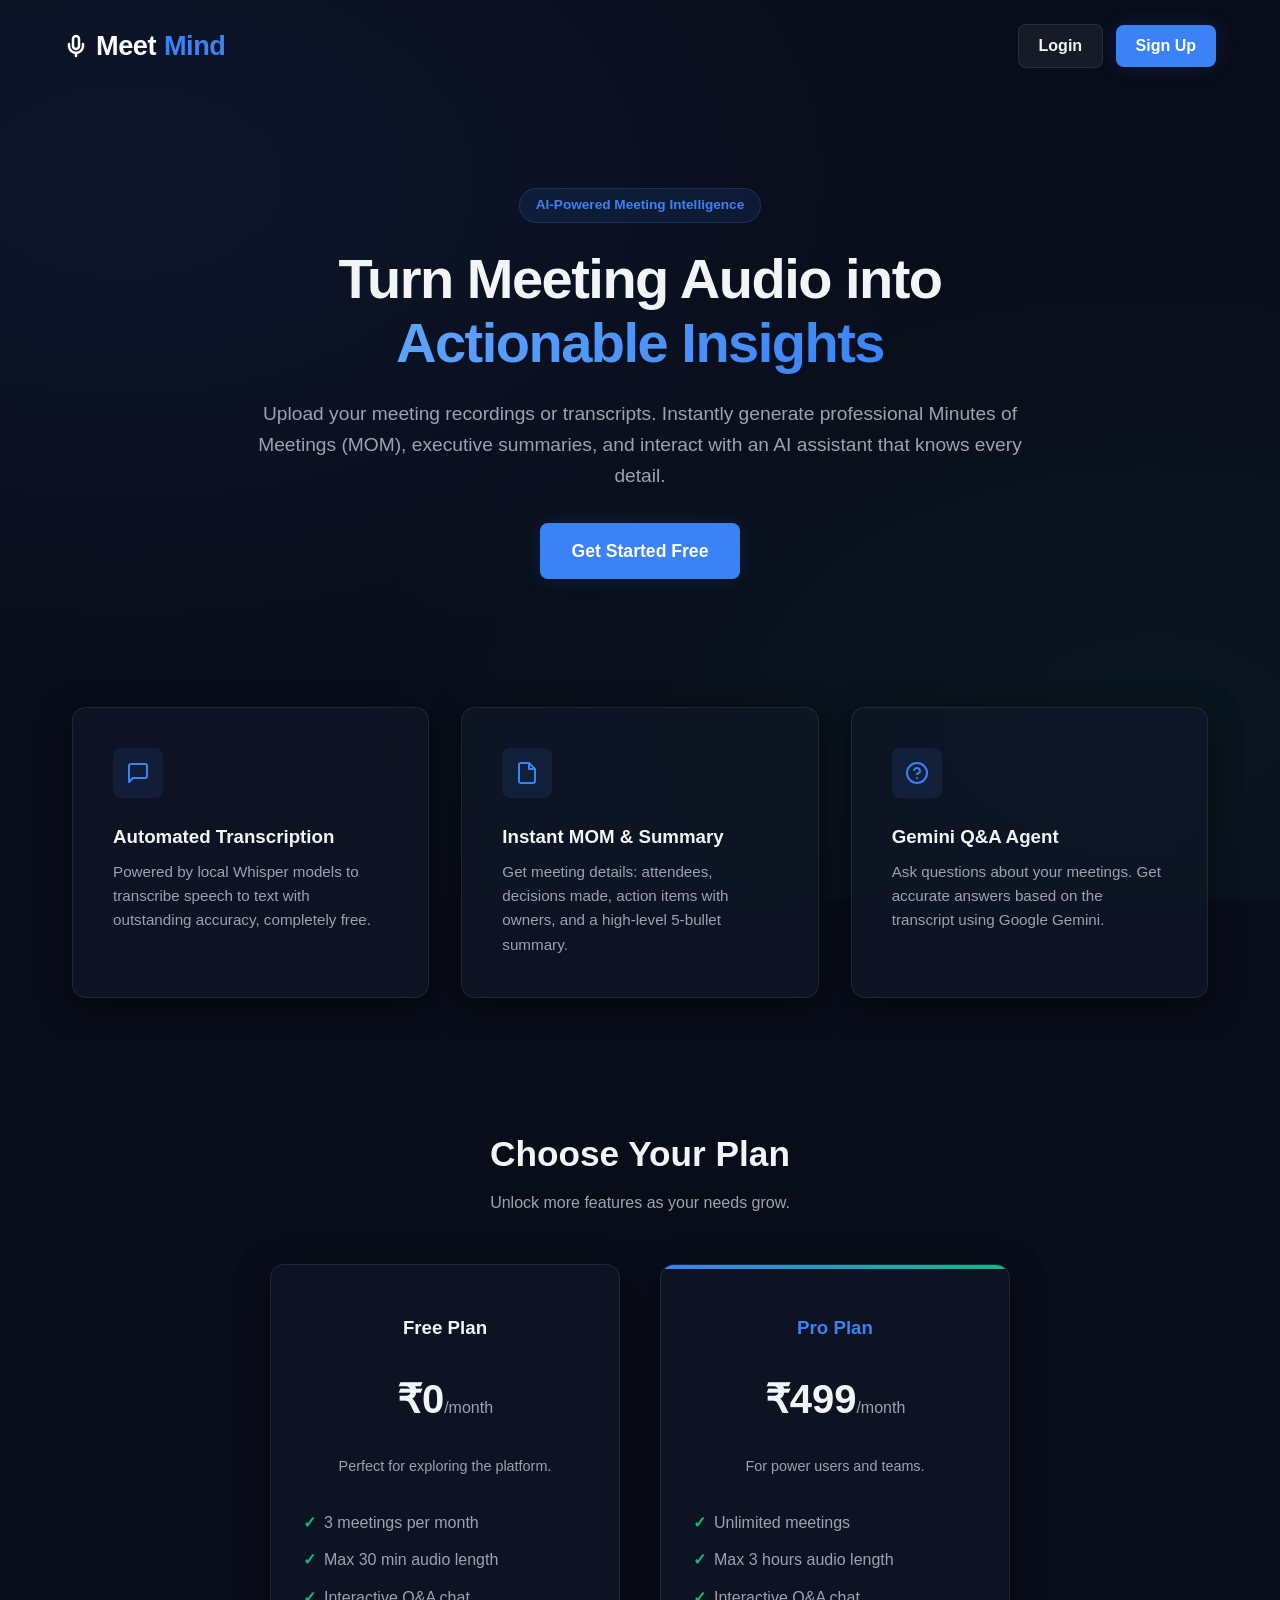
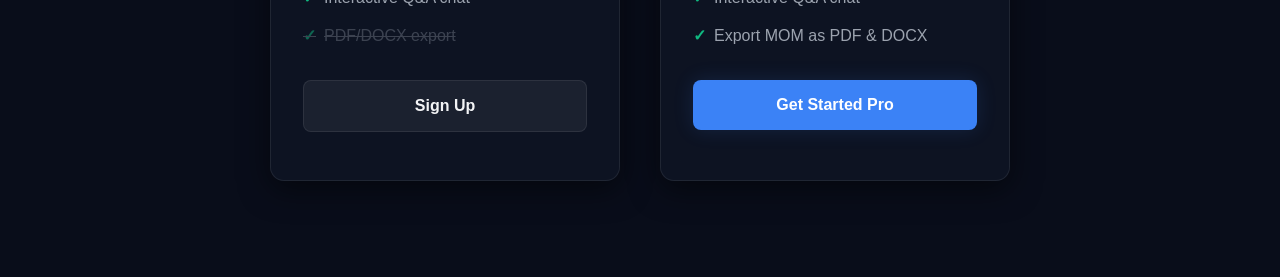
==== frontend/index.html @ f76f9f4a "security hardening complete" ====
<!DOCTYPE html>
<html lang="en">
<head>
  <meta charset="UTF-8">
  <meta name="viewport" content="width=device-width, initial-scale=1.0">
  <meta http-equiv="Content-Security-Policy" content="default-src 'self'; script-src 'self' 'unsafe-inline'; style-src 'self' 'unsafe-inline' https://fonts.googleapis.com; font-src 'self' https://fonts.gstatic.com; img-src 'self' data:; connect-src 'self' http://localhost:8000 https://meetmind-backend-90u7.onrender.com;">
  <title>MeetMind — AI-Powered Meeting Summarizer</title>
  <meta name="description" content="Generate Minutes of Meetings (MOM), 5-bullet summaries, and ask questions about your meetings instantly.">
  <link rel="stylesheet" href="css/style.css">
</head>
<body>

  <!-- Navigation -->
  <header>
    <div class="nav-container">
      <a href="index.html" class="logo">
        <svg width="24" height="24" viewBox="0 0 24 24" fill="none" stroke="currentColor" stroke-width="2.5" stroke-linecap="round" stroke-linejoin="round"><path d="M12 2a3 3 0 0 0-3 3v7a3 3 0 0 0 6 0V5a3 3 0 0 0-3-3Z"/><path d="M19 10v2a7 7 0 0 1-14 0v-2"/><line x1="12" x2="12" y1="19" y2="22"/></svg>
        Meet<span>Mind</span>
      </a>
      <nav id="nav-actions">
        <a href="login.html" class="btn btn-secondary" style="margin-right: 0.5rem; padding: 0.5rem 1.25rem;">Login</a>
        <a href="signup.html" class="btn btn-primary" style="padding: 0.5rem 1.25rem;">Sign Up</a>
      </nav>
    </div>
  </header>

  <!-- Hero Section -->
  <section class="hero-section">
    <div class="hero-badge">AI-Powered Meeting Intelligence</div>
    <h1>Turn Meeting Audio into <span>Actionable Insights</span></h1>
    <p>Upload your meeting recordings or transcripts. Instantly generate professional Minutes of Meetings (MOM), executive summaries, and interact with an AI assistant that knows every detail.</p>
    <div>
      <a href="signup.html" class="btn btn-primary" style="font-size: 1.1rem; padding: 0.85rem 2rem;">Get Started Free</a>
    </div>
  </section>

  <!-- Features Section -->
  <section class="features-grid">
    <div class="feature-card glass-card">
      <div class="icon">
        <svg width="24" height="24" viewBox="0 0 24 24" fill="none" stroke="currentColor" stroke-width="2" stroke-linecap="round" stroke-linejoin="round"><path d="M21 15a2 2 0 0 1-2 2H7l-4 4V5a2 2 0 0 1 2-2h14a2 2 0 0 1 2 2z"/></svg>
      </div>
      <h3>Automated Transcription</h3>
      <p style="color: var(--text-secondary); margin-top: 0.5rem; font-size: 0.95rem;">Powered by local Whisper models to transcribe speech to text with outstanding accuracy, completely free.</p>
    </div>
    
    <div class="feature-card glass-card">
      <div class="icon">
        <svg width="24" height="24" viewBox="0 0 24 24" fill="none" stroke="currentColor" stroke-width="2" stroke-linecap="round" stroke-linejoin="round"><path d="M14 2H6a2 2 0 0 0-2 2v16a2 2 0 0 0 2 2h12a2 2 0 0 0 2-2V8z"/><polyline points="14 2 14 8 20 8"/></svg>
      </div>
      <h3>Instant MOM & Summary</h3>
      <p style="color: var(--text-secondary); margin-top: 0.5rem; font-size: 0.95rem;">Get meeting details: attendees, decisions made, action items with owners, and a high-level 5-bullet summary.</p>
    </div>

    <div class="feature-card glass-card">
      <div class="icon">
        <svg width="24" height="24" viewBox="0 0 24 24" fill="none" stroke="currentColor" stroke-width="2" stroke-linecap="round" stroke-linejoin="round"><circle cx="12" cy="12" r="10"/><path d="M9.09 9a3 3 0 0 1 5.83 1c0 2-3 3-3 3"/><line x1="12" x2="12.01" y1="17" y2="17"/></svg>
      </div>
      <h3>Gemini Q&A Agent</h3>
      <p style="color: var(--text-secondary); margin-top: 0.5rem; font-size: 0.95rem;">Ask questions about your meetings. Get accurate answers based on the transcript using Google Gemini.</p>
    </div>
  </section>

  <!-- Pricing Section -->
  <section class="pricing-section">
    <div class="pricing-header">
      <h2 style="font-size: 2.2rem; font-weight: 800;">Choose Your Plan</h2>
      <p style="color: var(--text-secondary); margin-top: 0.5rem;">Unlock more features as your needs grow.</p>
    </div>
    
    <div class="pricing-grid">
      <!-- Free Plan -->
      <div class="pricing-card glass-card">
        <h3>Free Plan</h3>
        <div class="price">₹0<span>/month</span></div>
        <p style="color: var(--text-secondary); font-size: 0.9rem;">Perfect for exploring the platform.</p>
        <ul class="pricing-features">
          <li>3 meetings per month</li>
          <li>Max 30 min audio length</li>
          <li>Interactive Q&A chat</li>
          <li style="text-decoration: line-through; opacity: 0.5; color: var(--text-muted);">PDF/DOCX export</li>
        </ul>
        <a href="signup.html" class="btn btn-secondary" style="width: 100%;">Sign Up</a>
      </div>

      <!-- Pro Plan -->
      <div class="pricing-card glass-card premium">
        <h3 style="color: var(--accent-primary);">Pro Plan</h3>
        <div class="price">₹499<span>/month</span></div>
        <p style="color: var(--text-secondary); font-size: 0.9rem;">For power users and teams.</p>
        <ul class="pricing-features">
          <li>Unlimited meetings</li>
          <li>Max 3 hours audio length</li>
          <li>Interactive Q&A chat</li>
          <li>Export MOM as PDF & DOCX</li>
        </ul>
        <a href="signup.html" class="btn btn-primary" style="width: 100%;">Get Started Pro</a>
      </div>
    </div>
  </section>

  <script src="js/auth.js"></script>
  <script>
    // Safe routing check: if user session fallback exists, show 'Dashboard' link securely
    const user = getLoggedInUser();
    if (user) {
      const navActions = document.getElementById('nav-actions');
      if (navActions) {
        navActions.innerHTML = '';
        const dashboardLink = document.createElement('a');
        dashboardLink.href = 'dashboard.html';
        dashboardLink.className = 'btn btn-primary';
        dashboardLink.style.padding = '0.5rem 1.25rem';
        dashboardLink.textContent = 'Dashboard';
        navActions.appendChild(dashboardLink);
      }
    }
  </script>
</body>
</html>
---- frontend/css/style.css ----
@import url('https://fonts.googleapis.com/css2?family=Inter:wght@300;400;500;600;700&family=Outfit:wght@400;500;600;700;800&display=swap');

:root {
  --bg-main: #090D1A;
  --bg-surface: rgba(17, 24, 39, 0.7);
  --bg-surface-hover: rgba(31, 41, 55, 0.8);
  --border-subtle: rgba(255, 255, 255, 0.08);
  --border-focus: rgba(59, 130, 246, 0.5);
  
  --accent-primary: #3B82F6;
  --accent-primary-glow: rgba(59, 130, 246, 0.35);
  --accent-secondary: #10B981;
  --accent-danger: #EF4444;
  --accent-warning: #F59E0B;
  
  --text-primary: #F3F4F6;
  --text-secondary: #9CA3AF;
  --text-muted: #6B7280;
  
  --font-primary: 'Outfit', sans-serif;
  --font-secondary: 'Inter', sans-serif;
  
  --shadow-sm: 0 2px 8px rgba(0, 0, 0, 0.3);
  --shadow-md: 0 8px 30px rgba(0, 0, 0, 0.5);
  --shadow-glow: 0 0 20px rgba(59, 130, 246, 0.15);
  
  --radius-sm: 8px;
  --radius-md: 14px;
  --radius-lg: 20px;
}

* {
  box-sizing: border-box;
  margin: 0;
  padding: 0;
  scrollbar-width: thin;
  scrollbar-color: rgba(255, 255, 255, 0.1) transparent;
}

body {
  background-color: var(--bg-main);
  background-image: 
    radial-gradient(at 10% 20%, rgba(59, 130, 246, 0.08) 0px, transparent 50%),
    radial-gradient(at 90% 80%, rgba(16, 185, 129, 0.05) 0px, transparent 50%);
  background-attachment: fixed;
  color: var(--text-primary);
  font-family: var(--font-primary);
  line-height: 1.6;
  min-height: 100vh;
}

/* Scrollbars */
::-webkit-scrollbar {
  width: 6px;
  height: 6px;
}
::-webkit-scrollbar-track {
  background: transparent;
}
::-webkit-scrollbar-thumb {
  background: rgba(255, 255, 255, 0.1);
  border-radius: 10px;
}
::-webkit-scrollbar-thumb:hover {
  background: rgba(255, 255, 255, 0.2);
}

a {
  color: var(--accent-primary);
  text-decoration: none;
  transition: color 0.2s ease;
}
a:hover {
  color: #60A5FA;
}

/* Glassmorphism card utility */
.glass-card {
  background: var(--bg-surface);
  backdrop-filter: blur(12px);
  -webkit-backdrop-filter: blur(12px);
  border: 1px solid var(--border-subtle);
  border-radius: var(--radius-md);
  box-shadow: var(--shadow-md);
  transition: transform 0.3s ease, border-color 0.3s ease, box-shadow 0.3s ease;
}
.glass-card:hover {
  border-color: rgba(255, 255, 255, 0.14);
}

/* Primary Button Styling */
.btn {
  display: inline-flex;
  align-items: center;
  justify-content: center;
  padding: 0.75rem 1.5rem;
  font-family: var(--font-primary);
  font-weight: 600;
  border-radius: var(--radius-sm);
  border: none;
  cursor: pointer;
  transition: all 0.2s ease;
}

.btn-primary {
  background: var(--accent-primary);
  color: #FFF;
  box-shadow: var(--shadow-glow);
}
.btn-primary:hover {
  background: #2563EB;
  transform: translateY(-2px);
  box-shadow: 0 0 25px var(--accent-primary-glow);
}
.btn-primary:active {
  transform: translateY(0);
}

.btn-secondary {
  background: rgba(255, 255, 255, 0.06);
  color: var(--text-primary);
  border: 1px solid var(--border-subtle);
}
.btn-secondary:hover {
  background: rgba(255, 255, 255, 0.12);
  border-color: rgba(255, 255, 255, 0.2);
}

.btn-danger {
  background: var(--accent-danger);
  color: #FFF;
}
.btn-danger:hover {
  background: #DC2626;
  transform: translateY(-2px);
}

/* Form inputs styling */
.form-group {
  margin-bottom: 1.25rem;
}

.form-group label {
  display: block;
  font-size: 0.9rem;
  color: var(--text-secondary);
  margin-bottom: 0.5rem;
  font-weight: 500;
}

.form-control {
  width: 100%;
  padding: 0.75rem 1rem;
  font-family: var(--font-secondary);
  background: rgba(0, 0, 0, 0.25);
  border: 1px solid var(--border-subtle);
  border-radius: var(--radius-sm);
  color: var(--text-primary);
  outline: none;
  transition: border-color 0.2s ease, box-shadow 0.2s ease;
}
.form-control:focus {
  border-color: var(--accent-primary);
  box-shadow: 0 0 0 3px rgba(59, 130, 246, 0.15);
}

/* Landing Page Grid & Elements */
.nav-container {
  display: flex;
  justify-content: space-between;
  align-items: center;
  padding: 1.5rem 5%;
  max-width: 1400px;
  margin: 0 auto;
}

.logo {
  font-size: 1.7rem;
  font-weight: 800;
  color: #FFF;
  letter-spacing: -0.5px;
  display: flex;
  align-items: center;
  gap: 0.5rem;
}
.logo span {
  color: var(--accent-primary);
}

.hero-section {
  text-align: center;
  padding: 6rem 1rem 4rem;
  max-width: 800px;
  margin: 0 auto;
}

.hero-badge {
  background: rgba(59, 130, 246, 0.1);
  border: 1px solid rgba(59, 130, 246, 0.2);
  color: var(--accent-primary);
  padding: 0.35rem 1rem;
  border-radius: 50px;
  font-size: 0.85rem;
  font-weight: 600;
  display: inline-block;
  margin-bottom: 1.5rem;
}

.hero-section h1 {
  font-size: 3.5rem;
  font-weight: 800;
  letter-spacing: -1.5px;
  line-height: 1.15;
  margin-bottom: 1.5rem;
}

.hero-section h1 span {
  background: linear-gradient(135deg, #60A5FA, #3B82F6);
  -webkit-background-clip: text;
  -webkit-text-fill-color: transparent;
}

.hero-section p {
  color: var(--text-secondary);
  font-size: 1.2rem;
  margin-bottom: 2rem;
}

/* Features grid */
.features-grid {
  display: grid;
  grid-template-columns: repeat(auto-fit, minmax(300px, 1fr));
  gap: 2rem;
  max-width: 1200px;
  margin: 4rem auto;
  padding: 0 2rem;
}

.feature-card {
  padding: 2.5rem;
}

.feature-card .icon {
  width: 50px;
  height: 50px;
  border-radius: var(--radius-sm);
  background: rgba(59, 130, 246, 0.1);
  color: var(--accent-primary);
  display: flex;
  align-items: center;
  justify-content: center;
  font-size: 1.5rem;
  margin-bottom: 1.5rem;
}

/* Pricing Section */
.pricing-section {
  text-align: center;
  padding: 4rem 1rem 6rem;
}

.pricing-grid {
  display: grid;
  grid-template-columns: repeat(auto-fit, minmax(300px, 350px));
  justify-content: center;
  gap: 2.5rem;
  margin-top: 3rem;
  padding: 0 1rem;
}

.pricing-card {
  padding: 3rem 2rem;
  position: relative;
  overflow: hidden;
}

.pricing-card.premium::before {
  content: '';
  position: absolute;
  top: 0;
  left: 0;
  width: 100%;
  height: 4px;
  background: linear-gradient(90deg, var(--accent-primary), var(--accent-secondary));
}

.price {
  font-size: 2.5rem;
  font-weight: 800;
  margin: 1.5rem 0;
}
.price span {
  font-size: 1rem;
  color: var(--text-secondary);
  font-weight: 400;
}

.pricing-features {
  list-style: none;
  text-align: left;
  margin: 2rem 0;
}
.pricing-features li {
  margin-bottom: 0.75rem;
  color: var(--text-secondary);
  display: flex;
  align-items: center;
  gap: 0.5rem;
}
.pricing-features li::before {
  content: '✓';
  color: var(--accent-secondary);
  font-weight: bold;
}

/* Auth Cards styling */
.auth-wrapper {
  display: flex;
  align-items: center;
  justify-content: center;
  min-height: calc(100vh - 150px);
  padding: 2rem 1rem;
}

.auth-card {
  width: 100%;
  max-width: 420px;
  padding: 2.5rem;
}

.auth-card h2 {
  font-size: 1.75rem;
  margin-bottom: 0.5rem;
  font-weight: 700;
}

.auth-card p.subtitle {
  color: var(--text-secondary);
  margin-bottom: 2rem;
  font-size: 0.95rem;
}

/* Alert styles */
.alert {
  padding: 0.75rem 1rem;
  border-radius: var(--radius-sm);
  font-size: 0.9rem;
  margin-bottom: 1.25rem;
  display: none;
}
.alert-danger {
  background: rgba(239, 68, 68, 0.15);
  border: 1px solid rgba(239, 68, 68, 0.25);
  color: #F87171;
}
.alert-success {
  background: rgba(16, 185, 129, 0.15);
  border: 1px solid rgba(16, 185, 129, 0.25);
  color: #34D399;
}

/* Dashboard styles */
.dashboard-header {
  border-bottom: 1px solid var(--border-subtle);
  background: rgba(9, 13, 26, 0.8);
  backdrop-filter: blur(10px);
  position: sticky;
  top: 0;
  z-index: 100;
}

.dashboard-container {
  max-width: 1200px;
  margin: 2.5rem auto;
  padding: 0 2rem;
}

/* Upload zone */
.upload-zone {
  border: 2px dashed rgba(255, 255, 255, 0.15);
  border-radius: var(--radius-md);
  padding: 4rem 2rem;
  text-align: center;
  cursor: pointer;
  transition: all 0.3s ease;
  background: rgba(255, 255, 255, 0.02);
}
.upload-zone:hover, .upload-zone.dragover {
  border-color: var(--accent-primary);
  background: rgba(59, 130, 246, 0.04);
}

.upload-icon {
  font-size: 3rem;
  color: var(--accent-primary);
  margin-bottom: 1.5rem;
}

.upload-progress {
  width: 100%;
  max-width: 400px;
  height: 6px;
  background: rgba(255, 255, 255, 0.1);
  border-radius: 10px;
  margin: 1.5rem auto 0.5rem;
  overflow: hidden;
  display: none;
}
.upload-progress-fill {
  height: 100%;
  width: 0%;
  background: var(--accent-primary);
  border-radius: 10px;
  transition: width 0.2s ease;
}

.upload-status-text {
  font-size: 0.9rem;
  color: var(--text-secondary);
  display: none;
}

/* Meeting Cards */
.meetings-title {
  margin: 3.5rem 0 1.5rem;
  font-size: 1.5rem;
  font-weight: 700;
}

.meetings-grid {
  display: grid;
  grid-template-columns: repeat(auto-fill, minmax(320px, 1fr));
  gap: 1.5rem;
}

.meeting-card {
  padding: 1.75rem;
  cursor: pointer;
}
.meeting-card:hover {
  transform: translateY(-4px);
  box-shadow: 0 12px 40px rgba(0, 0, 0, 0.6);
  border-color: rgba(59, 130, 246, 0.3);
}

.meeting-meta {
  display: flex;
  justify-content: space-between;
  align-items: center;
  margin-top: 1.5rem;
  font-size: 0.85rem;
  color: var(--text-secondary);
}

/* Badges */
.badge {
  padding: 0.25rem 0.6rem;
  border-radius: 4px;
  font-size: 0.75rem;
  font-weight: 600;
  text-transform: uppercase;
}
.badge-processing {
  background: rgba(245, 158, 11, 0.15);
  border: 1px solid rgba(245, 158, 11, 0.3);
  color: var(--accent-warning);
}
.badge-done {
  background: rgba(16, 185, 129, 0.15);
  border: 1px solid rgba(16, 185, 129, 0.3);
  color: var(--accent-secondary);
}
.badge-failed {
  background: rgba(239, 68, 68, 0.15);
  border: 1px solid rgba(239, 68, 68, 0.3);
  color: var(--accent-danger);
}

/* Meeting detail page elements */
.meeting-detail-wrapper {
  max-width: 1000px;
  margin: 2rem auto 4rem;
  padding: 0 1.5rem;
}

.back-link {
  display: inline-flex;
  align-items: center;
  gap: 0.5rem;
  margin-bottom: 1.5rem;
  color: var(--text-secondary);
  font-weight: 500;
}
.back-link:hover {
  color: var(--text-primary);
}

.meeting-header {
  margin-bottom: 2.5rem;
}

.meeting-header h2 {
  font-size: 2.2rem;
  font-weight: 800;
  margin-bottom: 0.5rem;
}

/* Tabs */
.tabs-container {
  display: flex;
  border-bottom: 1.5px solid var(--border-subtle);
  margin-bottom: 2rem;
  gap: 1.5rem;
}

.tab-btn {
  background: none;
  border: none;
  color: var(--text-secondary);
  font-family: var(--font-primary);
  font-size: 1.05rem;
  font-weight: 600;
  padding: 0.75rem 0.5rem;
  cursor: pointer;
  position: relative;
  transition: color 0.2s ease;
}
.tab-btn:hover {
  color: var(--text-primary);
}
.tab-btn.active {
  color: var(--accent-primary);
}
.tab-btn.active::after {
  content: '';
  position: absolute;
  bottom: -1.5px;
  left: 0;
  width: 100%;
  height: 2px;
  background: var(--accent-primary);
}

.tab-panel {
  display: none;
}
.tab-panel.active {
  display: block;
}

/* Tab Panel Contents */
.bullet-list {
  list-style: none;
}
.bullet-list li {
  position: relative;
  padding-left: 2rem;
  margin-bottom: 1.25rem;
  font-family: var(--font-secondary);
  font-size: 1.05rem;
}
.bullet-list li::before {
  content: "•";
  position: absolute;
  left: 0.5rem;
  color: var(--accent-primary);
  font-size: 1.5rem;
  line-height: 1.2;
}

/* MOM Styling */
.mom-section {
  margin-bottom: 2rem;
}
.mom-section h3 {
  font-size: 1.2rem;
  margin-bottom: 1rem;
  font-weight: 700;
  color: #FFF;
  border-left: 3px solid var(--accent-primary);
  padding-left: 0.75rem;
}

.mom-pill-list {
  display: flex;
  flex-wrap: wrap;
  gap: 0.5rem;
}
.mom-pill {
  background: rgba(255, 255, 255, 0.05);
  border: 1px solid var(--border-subtle);
  padding: 0.35rem 0.85rem;
  border-radius: 50px;
  font-size: 0.9rem;
  color: var(--text-secondary);
}

/* Tables for action items */
.mom-table {
  width: 100%;
  border-collapse: collapse;
  margin-top: 0.5rem;
}
.mom-table th, .mom-table td {
  padding: 0.85rem 1rem;
  text-align: left;
  border-bottom: 1px solid var(--border-subtle);
}
.mom-table th {
  background: rgba(255, 255, 255, 0.02);
  color: var(--text-secondary);
  font-weight: 600;
  font-size: 0.9rem;
}
.mom-table td {
  font-family: var(--font-secondary);
  font-size: 0.95rem;
}

/* Q&A Chat system */
.chat-container {
  display: flex;
  flex-direction: column;
  height: 450px;
  background: rgba(0, 0, 0, 0.2);
  border-radius: var(--radius-sm);
  border: 1px solid var(--border-subtle);
  overflow: hidden;
}

.chat-messages {
  flex: 1;
  padding: 1.5rem;
  overflow-y: auto;
  display: flex;
  flex-direction: column;
  gap: 1.25rem;
}

.chat-bubble {
  max-width: 80%;
  padding: 0.85rem 1.25rem;
  border-radius: var(--radius-sm);
  font-family: var(--font-secondary);
  font-size: 0.95rem;
}

.chat-bubble.user {
  align-self: flex-end;
  background: var(--accent-primary);
  color: #FFF;
  border-bottom-right-radius: 2px;
}

.chat-bubble.assistant {
  align-self: flex-start;
  background: rgba(255, 255, 255, 0.06);
  border: 1px solid var(--border-subtle);
  color: var(--text-primary);
  border-bottom-left-radius: 2px;
}

.chat-input-bar {
  display: flex;
  padding: 1rem;
  border-top: 1px solid var(--border-subtle);
  background: rgba(0, 0, 0, 0.1);
  gap: 0.75rem;
}

.chat-input {
  flex: 1;
  background: rgba(0, 0, 0, 0.3);
  border: 1px solid var(--border-subtle);
  color: var(--text-primary);
  padding: 0.75rem 1rem;
  border-radius: var(--radius-sm);
  outline: none;
  font-family: var(--font-secondary);
}
.chat-input:focus {
  border-color: var(--accent-primary);
}

.pricing-header {
  margin-bottom: 2rem;
}

/* Export Panel */
.export-panel {
  margin-top: 2rem;
  padding: 1.5rem;
  display: flex;
  align-items: center;
  justify-content: space-between;
  gap: 1rem;
}
.export-buttons {
  display: flex;
  gap: 0.75rem;
}

/* Pro upgrade panel dashboard */
.upgrade-banner {
  padding: 1.5rem 2rem;
  margin-bottom: 2.5rem;
  display: flex;
  justify-content: space-between;
  align-items: center;
  background: linear-gradient(90deg, rgba(59, 130, 246, 0.15), rgba(16, 185, 129, 0.1));
  border: 1px solid rgba(59, 130, 246, 0.25);
}

.upgrade-banner h3 {
  font-size: 1.15rem;
  font-weight: 700;
  margin-bottom: 0.25rem;
}
.upgrade-banner p {
  color: var(--text-secondary);
  font-size: 0.9rem;
}

/* Custom Animations */
@keyframes spin {
  to { transform: rotate(360deg); }
}
@keyframes pulse {
  0% { transform: scale(1); box-shadow: 0 0 0 0 rgba(59, 130, 246, 0.4); }
  70% { transform: scale(1.05); box-shadow: 0 0 0 10px rgba(59, 130, 246, 0); }
  100% { transform: scale(1); box-shadow: 0 0 0 0 rgba(59, 130, 246, 0); }
}

@media (max-width: 768px) {
  .dashboard-grid { grid-template-columns: 1fr; }
  .meetings-grid { grid-template-columns: 1fr !important; }
  .meeting-detail-wrapper { padding: 1rem; }
  .tabs-container { flex-direction: column; gap: 0.5rem; }
  .mom-table th, .mom-table td { padding: 0.5rem; font-size: 0.85rem; }
  .export-panel { flex-direction: column; text-align: center; gap: 1rem; }
  .upgrade-banner { flex-direction: column; text-align: center; gap: 1rem; }
  .hero-section h1 { font-size: 2.5rem; }
  .nav-container { flex-direction: column; gap: 1rem; }
}

/* Delete button hover states */
.delete-btn:hover {
  background-color: rgba(239, 68, 68, 0.15) !important;
  color: #ef4444 !important;
}
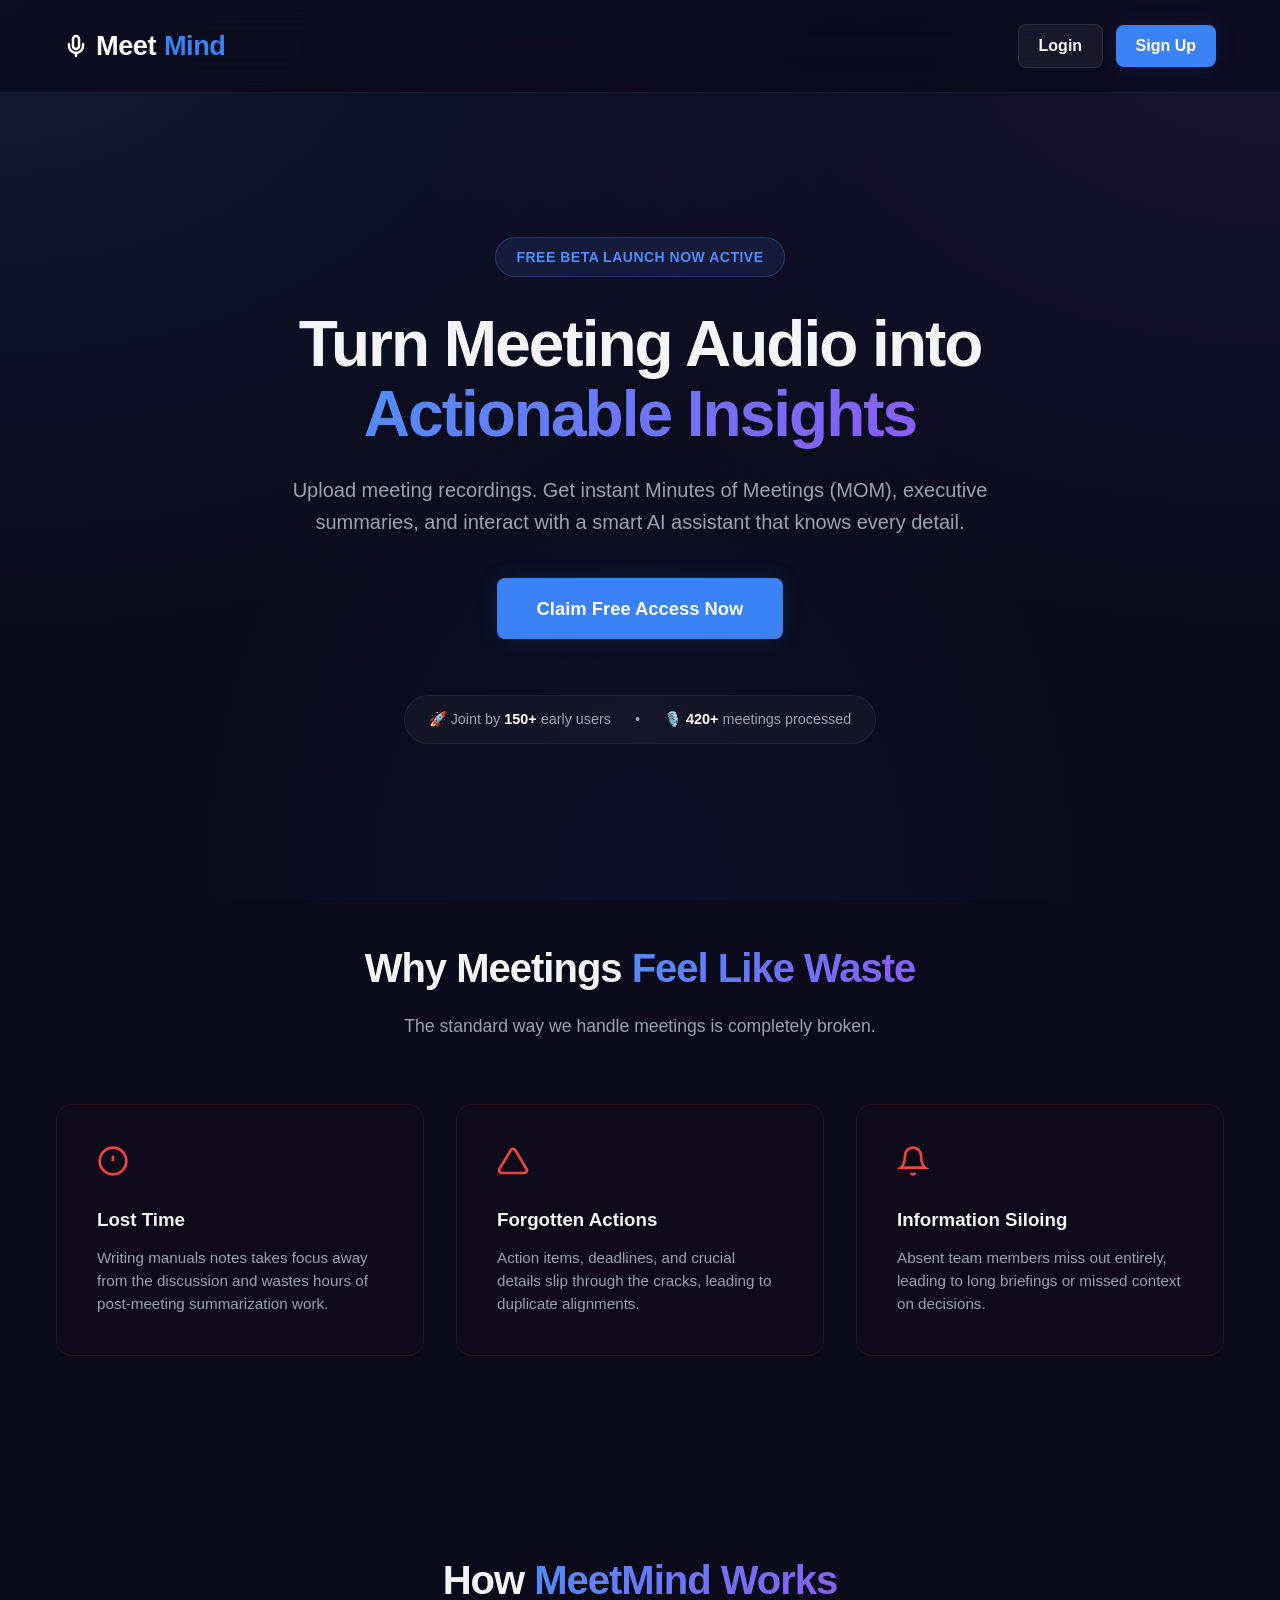
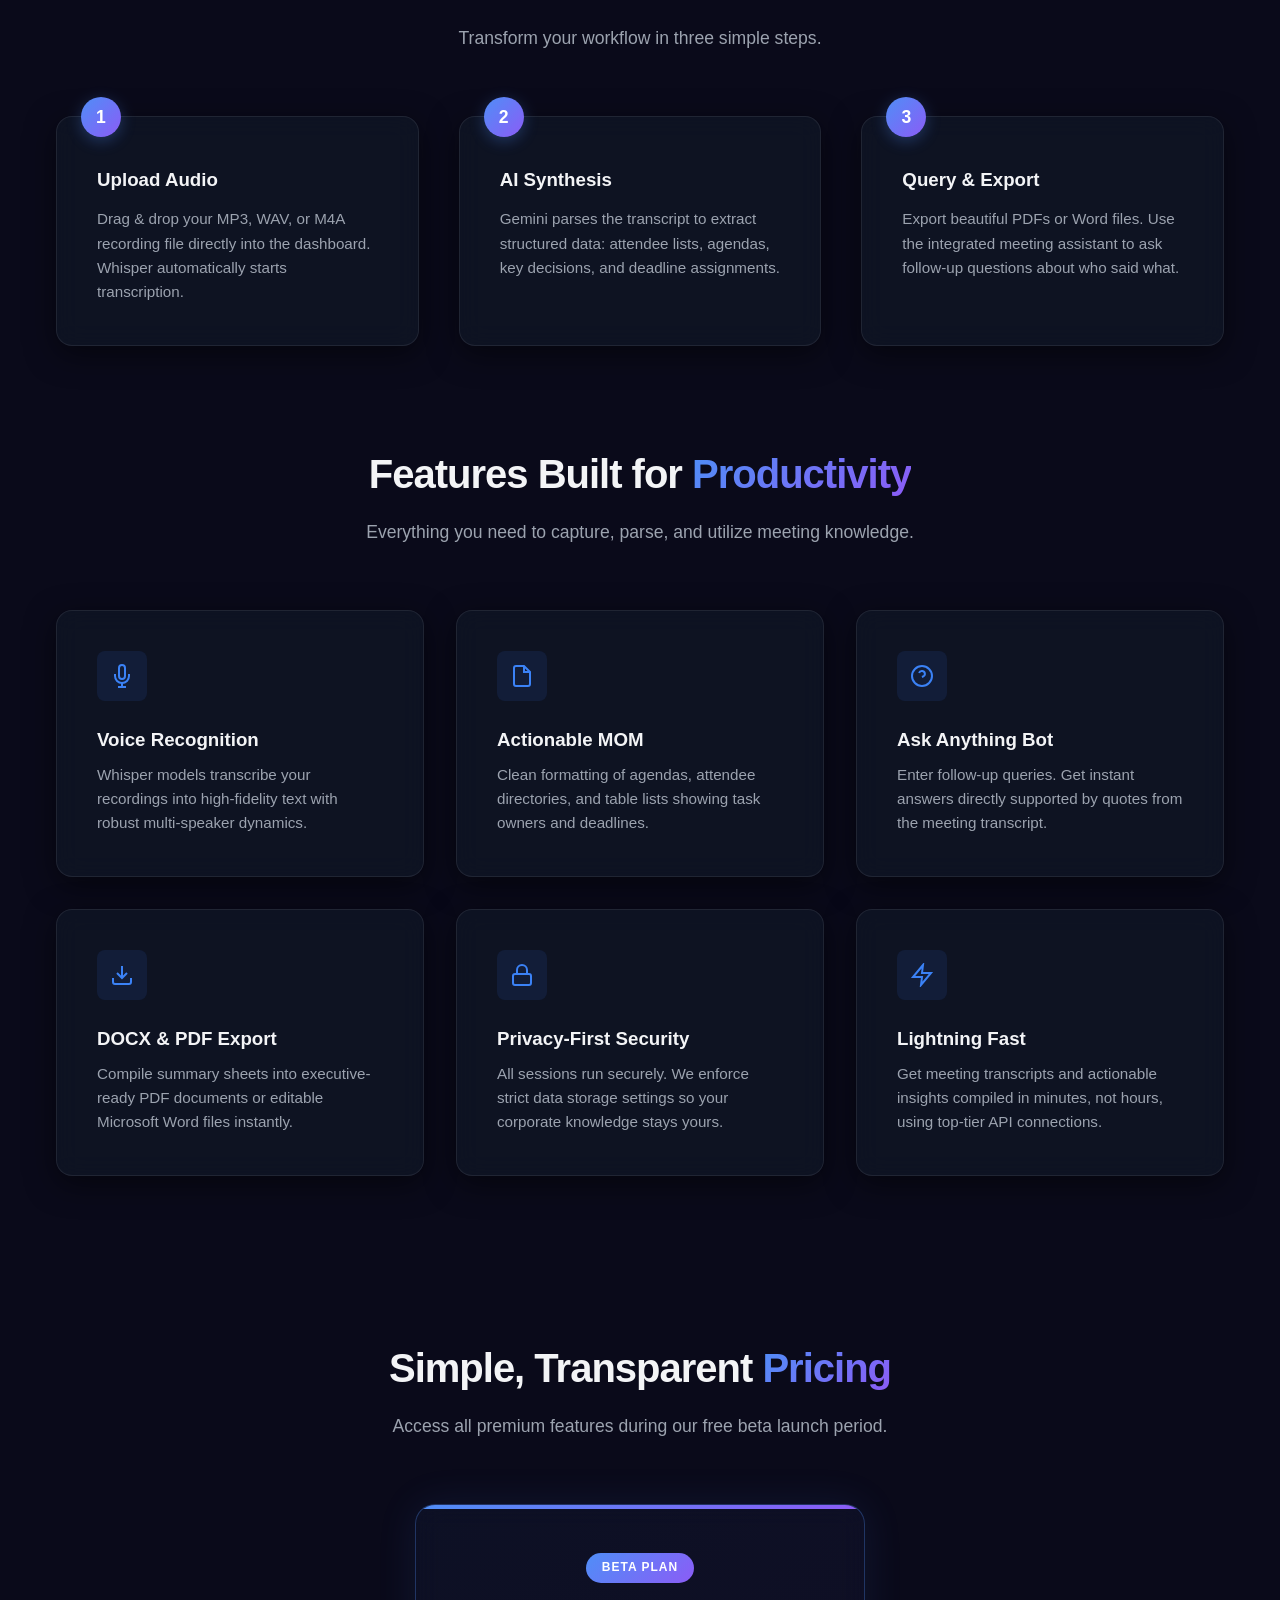
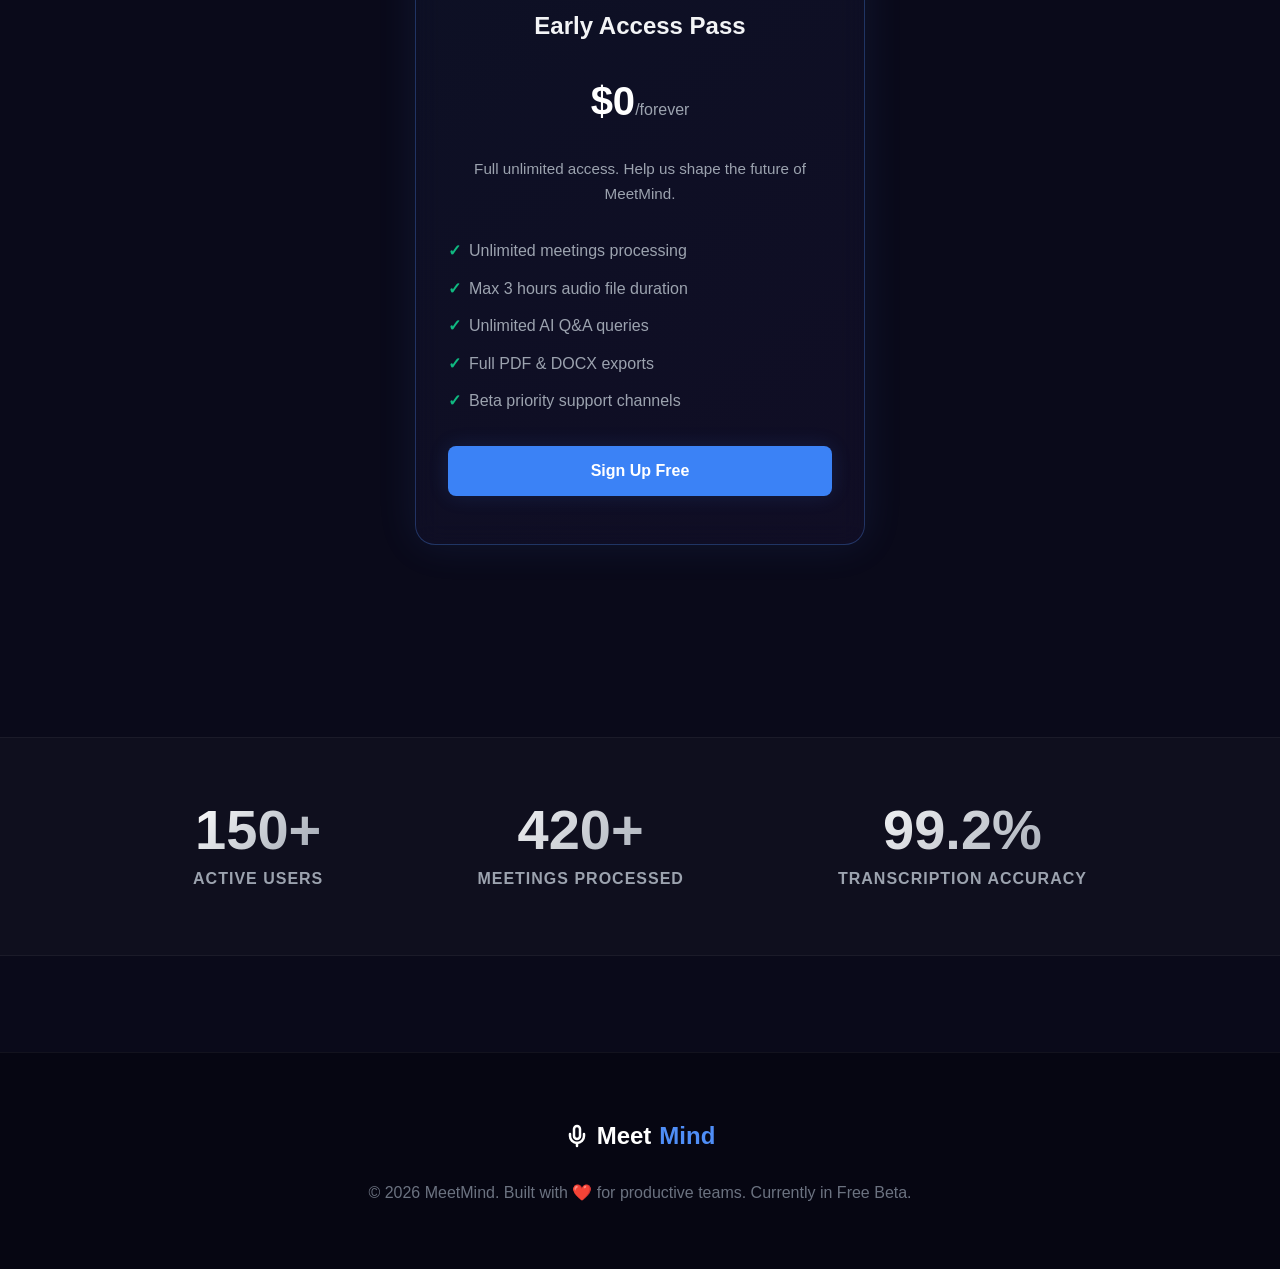
==== commit 498fe3e4: "feat: implement free beta launch mode updates and feedback widget" ====
--- a/frontend/index.html
+++ b/frontend/index.html
@@ -7,6 +7,307 @@
   <title>MeetMind — AI-Powered Meeting Summarizer</title>
   <meta name="description" content="Generate Minutes of Meetings (MOM), 5-bullet summaries, and ask questions about your meetings instantly.">
   <link rel="stylesheet" href="css/style.css">
+  <style>
+    /* Premium Theme Overrides & Additions */
+    body {
+      background-color: #0a0a1a;
+      background-image: 
+        radial-gradient(at 0% 0%, rgba(79, 142, 247, 0.12) 0px, transparent 50%),
+        radial-gradient(at 100% 0%, rgba(139, 92, 246, 0.12) 0px, transparent 50%),
+        radial-gradient(at 50% 100%, rgba(79, 142, 247, 0.05) 0px, transparent 50%);
+    }
+
+    header {
+      background: rgba(10, 10, 26, 0.75);
+      backdrop-filter: blur(20px);
+      -webkit-backdrop-filter: blur(20px);
+      border-bottom: 1px solid rgba(255, 255, 255, 0.05);
+      position: sticky;
+      top: 0;
+      z-index: 1000;
+    }
+
+    /* Hero Section Redesign */
+    .hero-section {
+      padding: 9rem 1rem 6rem;
+      max-width: 900px;
+      margin: 0 auto;
+      text-align: center;
+      position: relative;
+    }
+
+    .hero-section h1 {
+      font-size: 4rem;
+      line-height: 1.1;
+      font-weight: 800;
+      letter-spacing: -2px;
+      margin-bottom: 1.5rem;
+    }
+
+    .hero-section h1 span {
+      background: linear-gradient(135deg, #4F8EF7, #8B5CF6);
+      -webkit-background-clip: text;
+      -webkit-text-fill-color: transparent;
+    }
+
+    .hero-section p {
+      font-size: 1.25rem;
+      color: #9CA3AF;
+      max-width: 700px;
+      margin: 0 auto 2.5rem;
+      line-height: 1.6;
+    }
+
+    .hero-badge {
+      background: rgba(79, 142, 247, 0.1);
+      border: 1px solid rgba(79, 142, 247, 0.25);
+      color: #4F8EF7;
+      padding: 0.5rem 1.25rem;
+      font-size: 0.875rem;
+      font-weight: 600;
+      letter-spacing: 0.5px;
+      margin-bottom: 2rem;
+    }
+
+    .hero-social-proof {
+      margin-top: 3.5rem;
+      display: inline-flex;
+      align-items: center;
+      gap: 1.5rem;
+      background: rgba(255, 255, 255, 0.03);
+      border: 1px solid rgba(255, 255, 255, 0.05);
+      padding: 0.75rem 1.5rem;
+      border-radius: 50px;
+      font-size: 0.9rem;
+      color: #9CA3AF;
+    }
+
+    .hero-social-proof span.highlight {
+      color: #FFF;
+      font-weight: 700;
+    }
+
+    /* Section Headers */
+    .section-title {
+      text-align: center;
+      margin-bottom: 4rem;
+      padding: 0 1rem;
+    }
+
+    .section-title h2 {
+      font-size: 2.5rem;
+      font-weight: 800;
+      letter-spacing: -1px;
+    }
+
+    .section-title h2 span {
+      background: linear-gradient(135deg, #4F8EF7, #8B5CF6);
+      -webkit-background-clip: text;
+      -webkit-text-fill-color: transparent;
+    }
+
+    .section-title p {
+      color: #9CA3AF;
+      margin-top: 0.75rem;
+      font-size: 1.1rem;
+    }
+
+    /* Problem Section */
+    .problem-section {
+      padding: 6rem 1rem;
+      max-width: 1200px;
+      margin: 0 auto;
+    }
+
+    .problem-grid {
+      display: grid;
+      grid-template-columns: repeat(auto-fit, minmax(300px, 1fr));
+      gap: 2rem;
+      margin-top: 3rem;
+    }
+
+    .problem-card {
+      padding: 2.5rem;
+      border-radius: 16px;
+      border: 1px solid rgba(239, 68, 68, 0.1);
+      background: rgba(239, 68, 68, 0.02);
+      transition: all 0.3s ease;
+    }
+
+    .problem-card:hover {
+      border-color: rgba(239, 68, 68, 0.2);
+      background: rgba(239, 68, 68, 0.04);
+      transform: translateY(-4px);
+    }
+
+    .problem-card .icon-red {
+      color: #EF4444;
+      margin-bottom: 1.25rem;
+      display: inline-block;
+    }
+
+    /* How It Works Section */
+    .how-section {
+      padding: 6rem 1rem;
+      max-width: 1200px;
+      margin: 0 auto;
+    }
+
+    .steps-grid {
+      display: grid;
+      grid-template-columns: repeat(auto-fit, minmax(300px, 1fr));
+      gap: 2.5rem;
+    }
+
+    .step-card {
+      position: relative;
+      padding: 2.5rem;
+      border-radius: 16px;
+    }
+
+    .step-number {
+      position: absolute;
+      top: -20px;
+      left: 24px;
+      width: 40px;
+      height: 40px;
+      background: linear-gradient(135deg, #4F8EF7, #8B5CF6);
+      color: #FFF;
+      display: flex;
+      align-items: center;
+      justify-content: center;
+      border-radius: 50%;
+      font-weight: 800;
+      font-size: 1.1rem;
+      box-shadow: 0 4px 15px rgba(79, 142, 247, 0.3);
+    }
+
+    /* Features Grid Adjustments */
+    .features-grid {
+      padding: 0 1rem;
+      margin-bottom: 6rem;
+    }
+
+    .feature-card {
+      border-radius: 16px;
+      transition: all 0.3s ease;
+    }
+
+    .feature-card:hover {
+      border-color: rgba(79, 142, 247, 0.3);
+      transform: translateY(-4px);
+      box-shadow: 0 10px 30px rgba(79, 142, 247, 0.08);
+    }
+
+    /* Beta Pricing Card styling */
+    .pricing-card.beta-card {
+      border: 1px solid rgba(79, 142, 247, 0.3);
+      background: linear-gradient(145deg, rgba(79, 142, 247, 0.05) 0%, rgba(139, 92, 246, 0.05) 100%);
+      box-shadow: 0 0 40px rgba(79, 142, 247, 0.1);
+      max-width: 450px;
+      margin: 3rem auto 0;
+      border-radius: 20px;
+    }
+
+    .pricing-card.beta-card::before {
+      content: '';
+      position: absolute;
+      top: 0;
+      left: 0;
+      width: 100%;
+      height: 4px;
+      background: linear-gradient(90deg, #4F8EF7, #8B5CF6);
+    }
+
+    .beta-badge {
+      background: linear-gradient(135deg, #4F8EF7, #8B5CF6);
+      color: #FFF;
+      padding: 0.35rem 1rem;
+      font-size: 0.75rem;
+      font-weight: 700;
+      border-radius: 50px;
+      display: inline-block;
+      margin-bottom: 1.5rem;
+      text-transform: uppercase;
+      letter-spacing: 1px;
+    }
+
+    /* Stats Bar Section */
+    .stats-bar-section {
+      background: rgba(255, 255, 255, 0.02);
+      border-top: 1px solid rgba(255, 255, 255, 0.05);
+      border-bottom: 1px solid rgba(255, 255, 255, 0.05);
+      padding: 4rem 1rem;
+      margin: 6rem 0;
+    }
+
+    .stats-bar-container {
+      max-width: 1000px;
+      margin: 0 auto;
+      display: flex;
+      justify-content: space-around;
+      align-items: center;
+      flex-wrap: wrap;
+      gap: 3rem;
+    }
+
+    .stat-item {
+      text-align: center;
+    }
+
+    .stat-value {
+      font-size: 3.5rem;
+      font-weight: 800;
+      color: #FFF;
+      line-height: 1;
+      margin-bottom: 0.5rem;
+      font-family: 'Outfit', sans-serif;
+      background: linear-gradient(135deg, #FFF, #9CA3AF);
+      -webkit-background-clip: text;
+      -webkit-text-fill-color: transparent;
+    }
+
+    .stat-label {
+      font-size: 1rem;
+      color: #9CA3AF;
+      text-transform: uppercase;
+      letter-spacing: 1px;
+      font-weight: 600;
+    }
+
+    /* Footer Section */
+    footer {
+      border-top: 1px solid rgba(255, 255, 255, 0.05);
+      padding: 4rem 1rem;
+      text-align: center;
+      color: #6B7280;
+      background: #060612;
+    }
+
+    .footer-logo {
+      font-size: 1.5rem;
+      font-weight: 800;
+      color: #FFF;
+      display: inline-flex;
+      align-items: center;
+      gap: 0.5rem;
+      margin-bottom: 1.5rem;
+    }
+
+    .footer-logo span {
+      color: #4F8EF7;
+    }
+
+    @media (max-width: 768px) {
+      .hero-section h1 {
+        font-size: 2.75rem;
+      }
+      .stats-bar-container {
+        flex-direction: column;
+        gap: 2.5rem;
+      }
+    }
+  </style>
 </head>
 <body>
 
@@ -26,84 +327,188 @@
 
   <!-- Hero Section -->
   <section class="hero-section">
-    <div class="hero-badge">AI-Powered Meeting Intelligence</div>
-    <h1>Turn Meeting Audio into <span>Actionable Insights</span></h1>
-    <p>Upload your meeting recordings or transcripts. Instantly generate professional Minutes of Meetings (MOM), executive summaries, and interact with an AI assistant that knows every detail.</p>
+    <div class="hero-badge">FREE BETA LAUNCH NOW ACTIVE</div>
+    <h1>Turn Meeting Audio into <br><span>Actionable Insights</span></h1>
+    <p>Upload meeting recordings. Get instant Minutes of Meetings (MOM), executive summaries, and interact with a smart AI assistant that knows every detail.</p>
     <div>
-      <a href="signup.html" class="btn btn-primary" style="font-size: 1.1rem; padding: 0.85rem 2rem;">Get Started Free</a>
+      <a href="signup.html" class="btn btn-primary" style="font-size: 1.15rem; padding: 1rem 2.5rem; border-radius: 8px;">Claim Free Access Now</a>
+    </div>
+    
+    <div class="hero-social-proof">
+      <span>🚀 Joint by <span class="highlight" id="stat-users-hero">150+</span> early users</span>
+      <span>•</span>
+      <span>🎙️ <span class="highlight" id="stat-meetings-hero">420+</span> meetings processed</span>
     </div>
   </section>
 
+  <!-- Problem Section -->
+  <section class="problem-section">
+    <div class="section-title">
+      <h2>Why Meetings <span>Feel Like Waste</span></h2>
+      <p>The standard way we handle meetings is completely broken.</p>
+    </div>
+    <div class="problem-grid">
+      <div class="problem-card">
+        <div class="icon-red">
+          <svg width="32" height="32" viewBox="0 0 24 24" fill="none" stroke="currentColor" stroke-width="2"><circle cx="12" cy="12" r="10"/><line x1="12" y1="8" x2="12" y2="12"/><line x1="12" y1="16" x2="12.01" y2="16"/></svg>
+        </div>
+        <h3 style="margin-bottom: 0.75rem; font-weight: 700;">Lost Time</h3>
+        <p style="color: #9CA3AF; font-size: 0.95rem; line-height: 1.5;">Writing manuals notes takes focus away from the discussion and wastes hours of post-meeting summarization work.</p>
+      </div>
+      <div class="problem-card">
+        <div class="icon-red">
+          <svg width="32" height="32" viewBox="0 0 24 24" fill="none" stroke="currentColor" stroke-width="2"><path d="M10.29 3.86L1.82 18a2 2 0 0 0 1.71 3h16.94a2 2 0 0 0 1.71-3L13.71 3.86a2 2 0 0 0-3.42 0z"/></svg>
+        </div>
+        <h3 style="margin-bottom: 0.75rem; font-weight: 700;">Forgotten Actions</h3>
+        <p style="color: #9CA3AF; font-size: 0.95rem; line-height: 1.5;">Action items, deadlines, and crucial details slip through the cracks, leading to duplicate alignments.</p>
+      </div>
+      <div class="problem-card">
+        <div class="icon-red">
+          <svg width="32" height="32" viewBox="0 0 24 24" fill="none" stroke="currentColor" stroke-width="2"><path d="M18 8A6 6 0 0 0 6 8c0 7-3 9-3 9h18s-3-2-3-9"/><path d="M13.73 21a2 2 0 0 1-3.46 0"/></svg>
+        </div>
+        <h3 style="margin-bottom: 0.75rem; font-weight: 700;">Information Siloing</h3>
+        <p style="color: #9CA3AF; font-size: 0.95rem; line-height: 1.5;">Absent team members miss out entirely, leading to long briefings or missed context on decisions.</p>
+      </div>
+    </div>
+  </section>
+
+  <!-- How It Works Section -->
+  <section class="how-section">
+    <div class="section-title">
+      <h2>How <span>MeetMind Works</span></h2>
+      <p>Transform your workflow in three simple steps.</p>
+    </div>
+    <div class="steps-grid">
+      <div class="step-card glass-card">
+        <div class="step-number">1</div>
+        <h3 style="margin-top: 0.5rem; margin-bottom: 0.75rem; font-weight: 700;">Upload Audio</h3>
+        <p style="color: #9CA3AF; font-size: 0.95rem;">Drag & drop your MP3, WAV, or M4A recording file directly into the dashboard. Whisper automatically starts transcription.</p>
+      </div>
+      <div class="step-card glass-card">
+        <div class="step-number">2</div>
+        <h3 style="margin-top: 0.5rem; margin-bottom: 0.75rem; font-weight: 700;">AI Synthesis</h3>
+        <p style="color: #9CA3AF; font-size: 0.95rem;">Gemini parses the transcript to extract structured data: attendee lists, agendas, key decisions, and deadline assignments.</p>
+      </div>
+      <div class="step-card glass-card">
+        <div class="step-number">3</div>
+        <h3 style="margin-top: 0.5rem; margin-bottom: 0.75rem; font-weight: 700;">Query & Export</h3>
+        <p style="color: #9CA3AF; font-size: 0.95rem;">Export beautiful PDFs or Word files. Use the integrated meeting assistant to ask follow-up questions about who said what.</p>
+      </div>
+    </div>
+  </section>
+
   <!-- Features Section -->
-  <section class="features-grid">
-    <div class="feature-card glass-card">
-      <div class="icon">
-        <svg width="24" height="24" viewBox="0 0 24 24" fill="none" stroke="currentColor" stroke-width="2" stroke-linecap="round" stroke-linejoin="round"><path d="M21 15a2 2 0 0 1-2 2H7l-4 4V5a2 2 0 0 1 2-2h14a2 2 0 0 1 2 2z"/></svg>
-      </div>
-      <h3>Automated Transcription</h3>
-      <p style="color: var(--text-secondary); margin-top: 0.5rem; font-size: 0.95rem;">Powered by local Whisper models to transcribe speech to text with outstanding accuracy, completely free.</p>
+  <section class="features-grid-wrapper">
+    <div class="section-title">
+      <h2>Features Built for <span>Productivity</span></h2>
+      <p>Everything you need to capture, parse, and utilize meeting knowledge.</p>
+    </div>
+    <div class="features-grid">
+      <div class="feature-card glass-card">
+        <div class="icon">
+          <svg width="24" height="24" viewBox="0 0 24 24" fill="none" stroke="currentColor" stroke-width="2"><path d="M12 1a3 3 0 0 0-3 3v8a3 3 0 0 0 6 0V4a3 3 0 0 0-3-3z"/><path d="M19 10v2a7 7 0 0 1-14 0v-2"/><line x1="12" y1="19" x2="12" y2="23"/><line x1="8" y1="23" x2="16" y2="23"/></svg>
+        </div>
+        <h3 style="font-weight: 700;">Voice Recognition</h3>
+        <p style="color: #9CA3AF; margin-top: 0.5rem; font-size: 0.95rem;">Whisper models transcribe your recordings into high-fidelity text with robust multi-speaker dynamics.</p>
+      </div>
+      
+      <div class="feature-card glass-card">
+        <div class="icon">
+          <svg width="24" height="24" viewBox="0 0 24 24" fill="none" stroke="currentColor" stroke-width="2"><path d="M14 2H6a2 2 0 0 0-2 2v16a2 2 0 0 0 2 2h12a2 2 0 0 0 2-2V8z"/><polyline points="14 2 14 8 20 8"/></svg>
+        </div>
+        <h3 style="font-weight: 700;">Actionable MOM</h3>
+        <p style="color: #9CA3AF; margin-top: 0.5rem; font-size: 0.95rem;">Clean formatting of agendas, attendee directories, and table lists showing task owners and deadlines.</p>
+      </div>
+
+      <div class="feature-card glass-card">
+        <div class="icon">
+          <svg width="24" height="24" viewBox="0 0 24 24" fill="none" stroke="currentColor" stroke-width="2"><circle cx="12" cy="12" r="10"/><path d="M9.09 9a3 3 0 0 1 5.83 1c0 2-3 3-3 3"/><line x1="12" y1="17" x2="12.01" y2="17"/></svg>
+        </div>
+        <h3 style="font-weight: 700;">Ask Anything Bot</h3>
+        <p style="color: #9CA3AF; margin-top: 0.5rem; font-size: 0.95rem;">Enter follow-up queries. Get instant answers directly supported by quotes from the meeting transcript.</p>
+      </div>
+
+      <div class="feature-card glass-card">
+        <div class="icon">
+          <svg width="24" height="24" viewBox="0 0 24 24" fill="none" stroke="currentColor" stroke-width="2"><path d="M21 15v4a2 2 0 0 1-2 2H5a2 2 0 0 1-2-2v-4"/><polyline points="7 10 12 15 17 10"/><line x1="12" y1="15" x2="12" y2="3"/></svg>
+        </div>
+        <h3 style="font-weight: 700;">DOCX & PDF Export</h3>
+        <p style="color: #9CA3AF; margin-top: 0.5rem; font-size: 0.95rem;">Compile summary sheets into executive-ready PDF documents or editable Microsoft Word files instantly.</p>
+      </div>
+
+      <div class="feature-card glass-card">
+        <div class="icon">
+          <svg width="24" height="24" viewBox="0 0 24 24" fill="none" stroke="currentColor" stroke-width="2"><rect x="3" y="11" width="18" height="11" rx="2" ry="2"/><path d="M7 11V7a5 5 0 0 1 10 0v4"/></svg>
+        </div>
+        <h3 style="font-weight: 700;">Privacy-First Security</h3>
+        <p style="color: #9CA3AF; margin-top: 0.5rem; font-size: 0.95rem;">All sessions run securely. We enforce strict data storage settings so your corporate knowledge stays yours.</p>
+      </div>
+
+      <div class="feature-card glass-card">
+        <div class="icon">
+          <svg width="24" height="24" viewBox="0 0 24 24" fill="none" stroke="currentColor" stroke-width="2"><polygon points="13 2 3 14 12 14 11 22 21 10 12 10 13 2"/></svg>
+        </div>
+        <h3 style="font-weight: 700;">Lightning Fast</h3>
+        <p style="color: #9CA3AF; margin-top: 0.5rem; font-size: 0.95rem;">Get meeting transcripts and actionable insights compiled in minutes, not hours, using top-tier API connections.</p>
+      </div>
+    </div>
+  </section>
+
+  <!-- Beta Pricing Section -->
+  <section class="pricing-section">
+    <div class="section-title">
+      <h2>Simple, Transparent <span>Pricing</span></h2>
+      <p>Access all premium features during our free beta launch period.</p>
     </div>
     
-    <div class="feature-card glass-card">
-      <div class="icon">
-        <svg width="24" height="24" viewBox="0 0 24 24" fill="none" stroke="currentColor" stroke-width="2" stroke-linecap="round" stroke-linejoin="round"><path d="M14 2H6a2 2 0 0 0-2 2v16a2 2 0 0 0 2 2h12a2 2 0 0 0 2-2V8z"/><polyline points="14 2 14 8 20 8"/></svg>
-      </div>
-      <h3>Instant MOM & Summary</h3>
-      <p style="color: var(--text-secondary); margin-top: 0.5rem; font-size: 0.95rem;">Get meeting details: attendees, decisions made, action items with owners, and a high-level 5-bullet summary.</p>
-    </div>
-
-    <div class="feature-card glass-card">
-      <div class="icon">
-        <svg width="24" height="24" viewBox="0 0 24 24" fill="none" stroke="currentColor" stroke-width="2" stroke-linecap="round" stroke-linejoin="round"><circle cx="12" cy="12" r="10"/><path d="M9.09 9a3 3 0 0 1 5.83 1c0 2-3 3-3 3"/><line x1="12" x2="12.01" y1="17" y2="17"/></svg>
-      </div>
-      <h3>Gemini Q&A Agent</h3>
-      <p style="color: var(--text-secondary); margin-top: 0.5rem; font-size: 0.95rem;">Ask questions about your meetings. Get accurate answers based on the transcript using Google Gemini.</p>
+    <div class="pricing-card glass-card beta-card">
+      <div class="beta-badge">Beta Plan</div>
+      <h3 style="font-size: 1.5rem; font-weight: 700; margin-bottom: 0.5rem;">Early Access Pass</h3>
+      <div class="price" style="color: #FFF;">$0<span>/forever</span></div>
+      <p style="color: #9CA3AF; font-size: 0.95rem;">Full unlimited access. Help us shape the future of MeetMind.</p>
+      <ul class="pricing-features">
+        <li>Unlimited meetings processing</li>
+        <li>Max 3 hours audio file duration</li>
+        <li>Unlimited AI Q&A queries</li>
+        <li>Full PDF & DOCX exports</li>
+        <li>Beta priority support channels</li>
+      </ul>
+      <a href="signup.html" class="btn btn-primary" style="width: 100%; border-radius: 8px;">Sign Up Free</a>
     </div>
   </section>
 
-  <!-- Pricing Section -->
-  <section class="pricing-section">
-    <div class="pricing-header">
-      <h2 style="font-size: 2.2rem; font-weight: 800;">Choose Your Plan</h2>
-      <p style="color: var(--text-secondary); margin-top: 0.5rem;">Unlock more features as your needs grow.</p>
-    </div>
-    
-    <div class="pricing-grid">
-      <!-- Free Plan -->
-      <div class="pricing-card glass-card">
-        <h3>Free Plan</h3>
-        <div class="price">₹0<span>/month</span></div>
-        <p style="color: var(--text-secondary); font-size: 0.9rem;">Perfect for exploring the platform.</p>
-        <ul class="pricing-features">
-          <li>3 meetings per month</li>
-          <li>Max 30 min audio length</li>
-          <li>Interactive Q&A chat</li>
-          <li style="text-decoration: line-through; opacity: 0.5; color: var(--text-muted);">PDF/DOCX export</li>
-        </ul>
-        <a href="signup.html" class="btn btn-secondary" style="width: 100%;">Sign Up</a>
-      </div>
-
-      <!-- Pro Plan -->
-      <div class="pricing-card glass-card premium">
-        <h3 style="color: var(--accent-primary);">Pro Plan</h3>
-        <div class="price">₹499<span>/month</span></div>
-        <p style="color: var(--text-secondary); font-size: 0.9rem;">For power users and teams.</p>
-        <ul class="pricing-features">
-          <li>Unlimited meetings</li>
-          <li>Max 3 hours audio length</li>
-          <li>Interactive Q&A chat</li>
-          <li>Export MOM as PDF & DOCX</li>
-        </ul>
-        <a href="signup.html" class="btn btn-primary" style="width: 100%;">Get Started Pro</a>
+  <!-- Stats Bar Section -->
+  <section class="stats-bar-section">
+    <div class="stats-bar-container">
+      <div class="stat-item">
+        <div class="stat-value" id="stat-users-bar">150+</div>
+        <div class="stat-label">Active Users</div>
+      </div>
+      <div class="stat-item">
+        <div class="stat-value" id="stat-meetings-bar">420+</div>
+        <div class="stat-label">Meetings Processed</div>
+      </div>
+      <div class="stat-item">
+        <div class="stat-value">99.2%</div>
+        <div class="stat-label">Transcription Accuracy</div>
       </div>
     </div>
   </section>
+
+  <!-- Footer Section -->
+  <footer>
+    <div class="footer-logo">
+      <svg width="24" height="24" viewBox="0 0 24 24" fill="none" stroke="currentColor" stroke-width="2.5" stroke-linecap="round" stroke-linejoin="round"><path d="M12 2a3 3 0 0 0-3 3v7a3 3 0 0 0 6 0V5a3 3 0 0 0-3-3Z"/><path d="M19 10v2a7 7 0 0 1-14 0v-2"/><line x1="12" x2="12" y1="19" y2="22"/></svg>
+      Meet<span>Mind</span>
+    </div>
+    <p>© 2026 MeetMind. Built with ❤️ for productive teams. Currently in Free Beta.</p>
+  </footer>
 
   <script src="js/auth.js"></script>
   <script>
     // Safe routing check: if user session fallback exists, show 'Dashboard' link securely
-    const user = getLoggedInUser();
-    if (user) {
+    const loggedInUser = getLoggedInUser();
+    if (loggedInUser) {
       const navActions = document.getElementById('nav-actions');
       if (navActions) {
         navActions.innerHTML = '';
@@ -115,6 +520,26 @@
         navActions.appendChild(dashboardLink);
       }
     }
+
+    // Load social proof counts from backend stats endpoint
+    async function loadStats() {
+      try {
+        const res = await fetch(`${API_BASE_URL}/api/v1/stats/public`);
+        if (res.ok) {
+          const data = await res.json();
+          document.getElementById('stat-users-hero').textContent = data.total_users + '+';
+          document.getElementById('stat-meetings-hero').textContent = data.total_meetings + '+';
+          document.getElementById('stat-users-bar').textContent = data.total_users + '+';
+          document.getElementById('stat-meetings-bar').textContent = data.total_meetings + '+';
+        }
+      } catch (err) {
+        console.error('Failed to load stats:', err);
+      }
+    }
+    
+    // Check auth details and load stats on page load
+    checkAuth();
+    loadStats();
   </script>
 </body>
 </html>
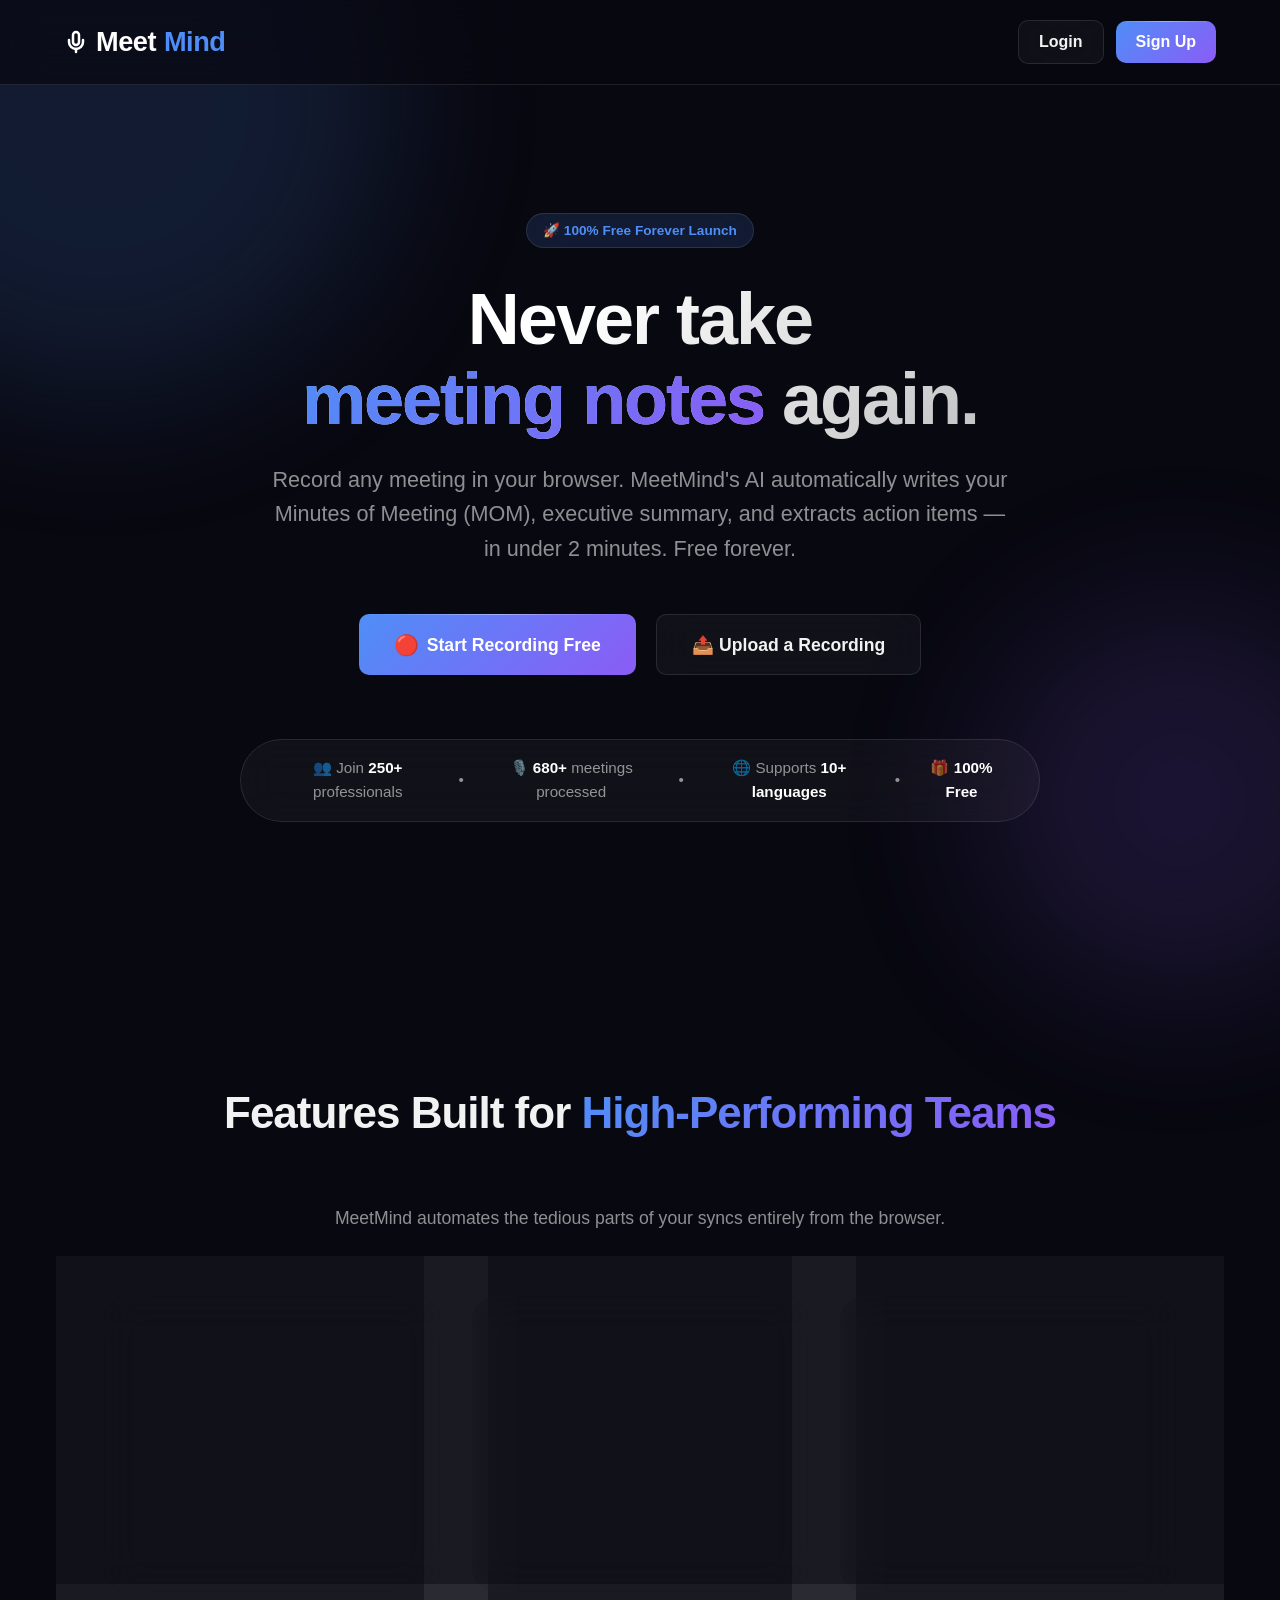
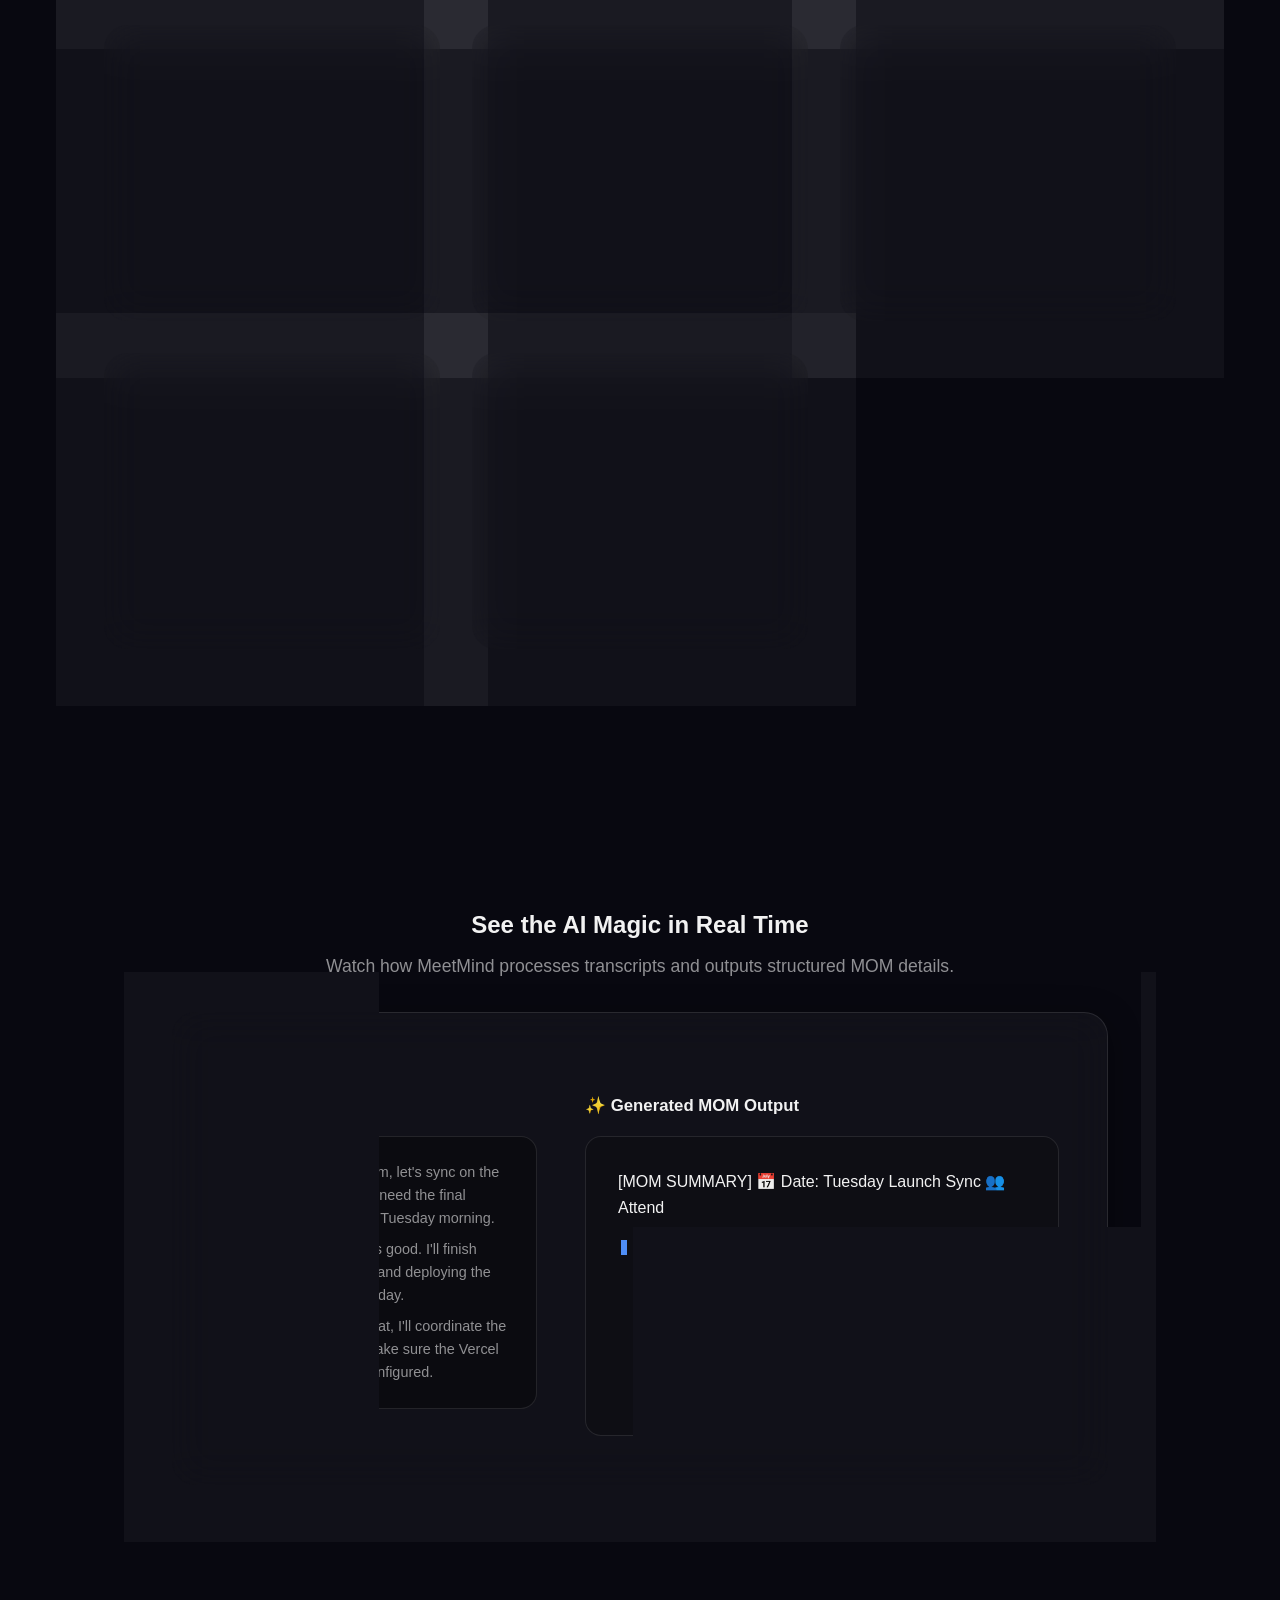
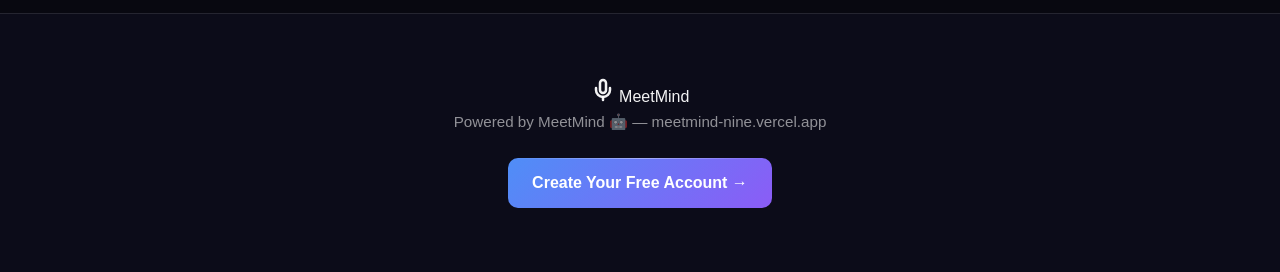
==== commit 522f404c: "Redesign: macOS Sequoia Liquid Glass UI, free forever beta, search, public share link, action items " ====
--- a/frontend/index.html
+++ b/frontend/index.html
@@ -4,509 +4,396 @@
   <meta charset="UTF-8">
   <meta name="viewport" content="width=device-width, initial-scale=1.0">
   <meta http-equiv="Content-Security-Policy" content="default-src 'self'; script-src 'self' 'unsafe-inline'; style-src 'self' 'unsafe-inline' https://fonts.googleapis.com; font-src 'self' https://fonts.gstatic.com; img-src 'self' data:; connect-src 'self' http://localhost:8000 https://meetmind-backend-90u7.onrender.com;">
-  <title>MeetMind — AI-Powered Meeting Summarizer</title>
-  <meta name="description" content="Generate Minutes of Meetings (MOM), 5-bullet summaries, and ask questions about your meetings instantly.">
+  <title>MeetMind — Never Take Meeting Notes Again</title>
+  <meta name="description" content="Record meetings in your browser. Get instant MOM, summaries, and action items with Gemini AI. 100% Free forever.">
   <link rel="stylesheet" href="css/style.css">
   <style>
-    /* Premium Theme Overrides & Additions */
-    body {
-      background-color: #0a0a1a;
-      background-image: 
-        radial-gradient(at 0% 0%, rgba(79, 142, 247, 0.12) 0px, transparent 50%),
-        radial-gradient(at 100% 0%, rgba(139, 92, 246, 0.12) 0px, transparent 50%),
-        radial-gradient(at 50% 100%, rgba(79, 142, 247, 0.05) 0px, transparent 50%);
-    }
-
-    header {
-      background: rgba(10, 10, 26, 0.75);
-      backdrop-filter: blur(20px);
-      -webkit-backdrop-filter: blur(20px);
-      border-bottom: 1px solid rgba(255, 255, 255, 0.05);
-      position: sticky;
-      top: 0;
-      z-index: 1000;
-    }
-
-    /* Hero Section Redesign */
-    .hero-section {
-      padding: 9rem 1rem 6rem;
-      max-width: 900px;
+    /* Hero layout style modifications for premium macOS Sequoia liquid feel */
+    .hero-wrapper {
+      position: relative;
+      z-index: 10;
+      padding: 8rem 2rem 4rem;
+      text-align: center;
+      max-width: 1000px;
       margin: 0 auto;
-      text-align: center;
-      position: relative;
-    }
-
-    .hero-section h1 {
-      font-size: 4rem;
-      line-height: 1.1;
+    }
+    
+    .hero-badge {
+      display: inline-block;
+      padding: 6px 16px;
+      background: var(--accent-soft);
+      border: 1px solid var(--glass-border);
+      color: var(--accent);
+      border-radius: 100px;
+      font-size: 0.85rem;
+      font-weight: 600;
+      margin-bottom: 2rem;
+      backdrop-filter: var(--glass-blur);
+    }
+    
+    .hero-title {
+      font-size: 4.5rem;
       font-weight: 800;
       letter-spacing: -2px;
+      line-height: 1.1;
       margin-bottom: 1.5rem;
-    }
-
-    .hero-section h1 span {
-      background: linear-gradient(135deg, #4F8EF7, #8B5CF6);
+      background: linear-gradient(135deg, #FFF 40%, rgba(255,255,255,0.7) 100%);
       -webkit-background-clip: text;
       -webkit-text-fill-color: transparent;
     }
-
-    .hero-section p {
-      font-size: 1.25rem;
-      color: #9CA3AF;
-      max-width: 700px;
-      margin: 0 auto 2.5rem;
-      line-height: 1.6;
-    }
-
-    .hero-badge {
-      background: rgba(79, 142, 247, 0.1);
-      border: 1px solid rgba(79, 142, 247, 0.25);
-      color: #4F8EF7;
-      padding: 0.5rem 1.25rem;
-      font-size: 0.875rem;
-      font-weight: 600;
-      letter-spacing: 0.5px;
-      margin-bottom: 2rem;
-    }
-
-    .hero-social-proof {
-      margin-top: 3.5rem;
-      display: inline-flex;
-      align-items: center;
-      gap: 1.5rem;
-      background: rgba(255, 255, 255, 0.03);
-      border: 1px solid rgba(255, 255, 255, 0.05);
-      padding: 0.75rem 1.5rem;
-      border-radius: 50px;
-      font-size: 0.9rem;
-      color: #9CA3AF;
-    }
-
-    .hero-social-proof span.highlight {
-      color: #FFF;
-      font-weight: 700;
-    }
-
-    /* Section Headers */
-    .section-title {
-      text-align: center;
-      margin-bottom: 4rem;
-      padding: 0 1rem;
-    }
-
-    .section-title h2 {
-      font-size: 2.5rem;
-      font-weight: 800;
-      letter-spacing: -1px;
-    }
-
-    .section-title h2 span {
-      background: linear-gradient(135deg, #4F8EF7, #8B5CF6);
+    
+    .hero-title span {
+      background: linear-gradient(135deg, var(--accent), var(--purple));
       -webkit-background-clip: text;
       -webkit-text-fill-color: transparent;
     }
-
-    .section-title p {
-      color: #9CA3AF;
-      margin-top: 0.75rem;
-      font-size: 1.1rem;
-    }
-
-    /* Problem Section */
-    .problem-section {
-      padding: 6rem 1rem;
-      max-width: 1200px;
-      margin: 0 auto;
-    }
-
-    .problem-grid {
-      display: grid;
-      grid-template-columns: repeat(auto-fit, minmax(300px, 1fr));
-      gap: 2rem;
-      margin-top: 3rem;
-    }
-
-    .problem-card {
-      padding: 2.5rem;
-      border-radius: 16px;
-      border: 1px solid rgba(239, 68, 68, 0.1);
-      background: rgba(239, 68, 68, 0.02);
-      transition: all 0.3s ease;
-    }
-
-    .problem-card:hover {
-      border-color: rgba(239, 68, 68, 0.2);
-      background: rgba(239, 68, 68, 0.04);
-      transform: translateY(-4px);
-    }
-
-    .problem-card .icon-red {
-      color: #EF4444;
-      margin-bottom: 1.25rem;
-      display: inline-block;
-    }
-
-    /* How It Works Section */
-    .how-section {
-      padding: 6rem 1rem;
-      max-width: 1200px;
-      margin: 0 auto;
-    }
-
-    .steps-grid {
-      display: grid;
-      grid-template-columns: repeat(auto-fit, minmax(300px, 1fr));
-      gap: 2.5rem;
-    }
-
-    .step-card {
-      position: relative;
-      padding: 2.5rem;
-      border-radius: 16px;
-    }
-
-    .step-number {
-      position: absolute;
-      top: -20px;
-      left: 24px;
-      width: 40px;
-      height: 40px;
-      background: linear-gradient(135deg, #4F8EF7, #8B5CF6);
-      color: #FFF;
+    
+    .hero-subtitle {
+      font-size: 1.35rem;
+      color: var(--text-secondary);
+      max-width: 750px;
+      margin: 0 auto 3rem;
+      line-height: 1.6;
+    }
+    
+    .hero-buttons {
+      display: flex;
+      justify-content: center;
+      gap: 1.25rem;
+      flex-wrap: wrap;
+      margin-bottom: 4rem;
+    }
+
+    .social-proof-bar {
       display: flex;
       align-items: center;
       justify-content: center;
-      border-radius: 50%;
+      gap: 1rem;
+      padding: 1rem 2rem;
+      background: var(--glass-bg);
+      border: 1px solid var(--glass-border);
+      border-radius: 100px;
+      max-width: 800px;
+      margin: 0 auto 6rem;
+      font-size: 0.95rem;
+      color: var(--text-secondary);
+      backdrop-filter: var(--glass-blur);
+    }
+
+    .social-proof-bar span.highlight {
+      color: white;
+      font-weight: 600;
+    }
+
+    /* Interactive Feature Grid */
+    .features-section {
+      padding: 6rem 2rem;
+      max-width: 1200px;
+      margin: 0 auto;
+      position: relative;
+      z-index: 10;
+    }
+
+    .features-section h2 {
+      text-align: center;
+      font-size: 2.75rem;
       font-weight: 800;
-      font-size: 1.1rem;
-      box-shadow: 0 4px 15px rgba(79, 142, 247, 0.3);
-    }
-
-    /* Features Grid Adjustments */
+      letter-spacing: -1px;
+      margin-bottom: 3.5rem;
+    }
+
+    .features-section h2 span {
+      background: linear-gradient(135deg, var(--accent), var(--purple));
+      -webkit-background-clip: text;
+      -webkit-text-fill-color: transparent;
+    }
+
     .features-grid {
-      padding: 0 1rem;
-      margin-bottom: 6rem;
+      display: grid;
+      grid-template-columns: repeat(auto-fit, minmax(280px, 1fr));
+      gap: 2rem;
     }
 
     .feature-card {
-      border-radius: 16px;
-      transition: all 0.3s ease;
+      padding: 2.5rem;
+      text-align: left;
+      cursor: pointer;
     }
 
     .feature-card:hover {
-      border-color: rgba(79, 142, 247, 0.3);
-      transform: translateY(-4px);
-      box-shadow: 0 10px 30px rgba(79, 142, 247, 0.08);
-    }
-
-    /* Beta Pricing Card styling */
-    .pricing-card.beta-card {
-      border: 1px solid rgba(79, 142, 247, 0.3);
-      background: linear-gradient(145deg, rgba(79, 142, 247, 0.05) 0%, rgba(139, 92, 246, 0.05) 100%);
-      box-shadow: 0 0 40px rgba(79, 142, 247, 0.1);
-      max-width: 450px;
-      margin: 3rem auto 0;
-      border-radius: 20px;
-    }
-
-    .pricing-card.beta-card::before {
-      content: '';
-      position: absolute;
-      top: 0;
-      left: 0;
-      width: 100%;
-      height: 4px;
-      background: linear-gradient(90deg, #4F8EF7, #8B5CF6);
-    }
-
-    .beta-badge {
-      background: linear-gradient(135deg, #4F8EF7, #8B5CF6);
-      color: #FFF;
-      padding: 0.35rem 1rem;
-      font-size: 0.75rem;
+      transform: translateY(-8px) scale(1.02);
+    }
+
+    .feature-icon {
+      width: 54px;
+      height: 54px;
+      background: var(--accent-soft);
+      border-radius: var(--radius-md);
+      color: var(--accent);
+      display: flex;
+      align-items: center;
+      justify-content: center;
+      font-size: 1.5rem;
+      margin-bottom: 1.5rem;
+      border: 1px solid rgba(79, 142, 247, 0.2);
+      transition: var(--transition);
+    }
+
+    .feature-card:hover .feature-icon {
+      background: linear-gradient(135deg, var(--accent), var(--purple));
+      color: white;
+      transform: rotate(5deg);
+    }
+
+    .feature-card h3 {
+      font-size: 1.3rem;
       font-weight: 700;
-      border-radius: 50px;
-      display: inline-block;
-      margin-bottom: 1.5rem;
-      text-transform: uppercase;
-      letter-spacing: 1px;
-    }
-
-    /* Stats Bar Section */
-    .stats-bar-section {
-      background: rgba(255, 255, 255, 0.02);
-      border-top: 1px solid rgba(255, 255, 255, 0.05);
-      border-bottom: 1px solid rgba(255, 255, 255, 0.05);
-      padding: 4rem 1rem;
-      margin: 6rem 0;
-    }
-
-    .stats-bar-container {
+      margin-bottom: 0.75rem;
+    }
+
+    .feature-card p {
+      color: var(--text-secondary);
+      font-size: 0.95rem;
+      line-height: 1.5;
+    }
+
+    /* Demo Section */
+    .demo-section {
+      padding: 6rem 2rem 8rem;
       max-width: 1000px;
       margin: 0 auto;
+      position: relative;
+      z-index: 10;
+    }
+
+    .demo-card {
+      padding: 3rem;
+      text-align: left;
+    }
+
+    .demo-grid {
+      display: grid;
+      grid-template-columns: 1.2fr 1.8fr;
+      gap: 3rem;
+      margin-top: 2rem;
+    }
+
+    @media (max-width: 800px) {
+      .demo-grid {
+        grid-template-columns: 1fr;
+        gap: 2rem;
+      }
+      .hero-title {
+        font-size: 3rem;
+      }
+      .social-proof-bar {
+        border-radius: 20px;
+        flex-direction: column;
+        text-align: center;
+      }
+    }
+
+    .demo-transcript-pane {
+      background: rgba(0,0,0,0.3);
+      border: 1px solid var(--glass-border);
+      border-radius: var(--radius-md);
+      padding: 1.5rem;
+      font-family: var(--font-secondary);
+      font-size: 0.9rem;
+      color: var(--text-secondary);
+      max-height: 300px;
+      overflow-y: auto;
+    }
+
+    .demo-mom-pane {
+      background: rgba(0,0,0,0.2);
+      border: 1px solid var(--glass-border);
+      border-radius: var(--radius-md);
+      padding: 2rem;
+      min-height: 300px;
       display: flex;
-      justify-content: space-around;
-      align-items: center;
-      flex-wrap: wrap;
-      gap: 3rem;
-    }
-
-    .stat-item {
-      text-align: center;
-    }
-
-    .stat-value {
-      font-size: 3.5rem;
-      font-weight: 800;
-      color: #FFF;
-      line-height: 1;
-      margin-bottom: 0.5rem;
-      font-family: 'Outfit', sans-serif;
-      background: linear-gradient(135deg, #FFF, #9CA3AF);
-      -webkit-background-clip: text;
-      -webkit-text-fill-color: transparent;
-    }
-
-    .stat-label {
-      font-size: 1rem;
-      color: #9CA3AF;
-      text-transform: uppercase;
-      letter-spacing: 1px;
-      font-weight: 600;
-    }
-
-    /* Footer Section */
-    footer {
-      border-top: 1px solid rgba(255, 255, 255, 0.05);
-      padding: 4rem 1rem;
-      text-align: center;
-      color: #6B7280;
-      background: #060612;
-    }
-
-    .footer-logo {
-      font-size: 1.5rem;
-      font-weight: 800;
-      color: #FFF;
-      display: inline-flex;
-      align-items: center;
-      gap: 0.5rem;
-      margin-bottom: 1.5rem;
-    }
-
-    .footer-logo span {
-      color: #4F8EF7;
-    }
-
-    @media (max-width: 768px) {
-      .hero-section h1 {
-        font-size: 2.75rem;
-      }
-      .stats-bar-container {
-        flex-direction: column;
-        gap: 2.5rem;
-      }
+      flex-direction: column;
+      gap: 1.25rem;
+    }
+
+    .typing-cursor {
+      display: inline-block;
+      width: 6px;
+      height: 15px;
+      background: var(--accent);
+      margin-left: 3px;
+      animation: blink 0.8s infinite;
+      vertical-align: middle;
+    }
+
+    @keyframes blink {
+      0%, 100% { opacity: 0; }
+      50% { opacity: 1; }
     }
   </style>
 </head>
 <body>
 
+  <!-- Ambient background orbs -->
+  <div class="bg-orb bg-orb-1"></div>
+  <div class="bg-orb bg-orb-2"></div>
+
   <!-- Navigation -->
-  <header>
-    <div class="nav-container">
+  <header style="background: rgba(8, 8, 16, 0.7); backdrop-filter: blur(20px); border-bottom: 1px solid var(--glass-border); position: sticky; top: 0; z-index: 1000;">
+    <div class="nav-container" style="display: flex; justify-content: space-between; align-items: center; padding: 1.25rem 5%;">
       <a href="index.html" class="logo">
         <svg width="24" height="24" viewBox="0 0 24 24" fill="none" stroke="currentColor" stroke-width="2.5" stroke-linecap="round" stroke-linejoin="round"><path d="M12 2a3 3 0 0 0-3 3v7a3 3 0 0 0 6 0V5a3 3 0 0 0-3-3Z"/><path d="M19 10v2a7 7 0 0 1-14 0v-2"/><line x1="12" x2="12" y1="19" y2="22"/></svg>
         Meet<span>Mind</span>
       </a>
-      <nav id="nav-actions">
-        <a href="login.html" class="btn btn-secondary" style="margin-right: 0.5rem; padding: 0.5rem 1.25rem;">Login</a>
+      <div id="nav-actions" style="display: flex; gap: 0.75rem; align-items: center;">
+        <a href="login.html" class="btn btn-secondary" style="padding: 0.5rem 1.25rem;">Login</a>
         <a href="signup.html" class="btn btn-primary" style="padding: 0.5rem 1.25rem;">Sign Up</a>
-      </nav>
+      </div>
     </div>
   </header>
 
   <!-- Hero Section -->
-  <section class="hero-section">
-    <div class="hero-badge">FREE BETA LAUNCH NOW ACTIVE</div>
-    <h1>Turn Meeting Audio into <br><span>Actionable Insights</span></h1>
-    <p>Upload meeting recordings. Get instant Minutes of Meetings (MOM), executive summaries, and interact with a smart AI assistant that knows every detail.</p>
-    <div>
-      <a href="signup.html" class="btn btn-primary" style="font-size: 1.15rem; padding: 1rem 2.5rem; border-radius: 8px;">Claim Free Access Now</a>
-    </div>
-    
-    <div class="hero-social-proof">
-      <span>🚀 Joint by <span class="highlight" id="stat-users-hero">150+</span> early users</span>
+  <main class="hero-wrapper">
+    <div class="hero-badge">🚀 100% Free Forever Launch</div>
+    <h1 class="hero-title">Never take <br><span>meeting notes</span> again.</h1>
+    <p class="hero-subtitle">Record any meeting in your browser. MeetMind's AI automatically writes your Minutes of Meeting (MOM), executive summary, and extracts action items — in under 2 minutes. Free forever.</p>
+    
+    <div class="hero-buttons">
+      <a href="recorder.html" class="btn btn-primary" style="font-size: 1.1rem; padding: 0.9rem 2.2rem; display: flex; align-items: center; gap: 0.5rem;">
+        <span style="color: #F87171; animation: pulse 2s infinite; font-size: 1.25rem;">🔴</span> Start Recording Free
+      </a>
+      <a href="signup.html" class="btn btn-secondary" style="font-size: 1.1rem; padding: 0.9rem 2.2rem;">
+        📤 Upload a Recording
+      </a>
+    </div>
+
+    <!-- Social Proof Bar -->
+    <div class="social-proof-bar">
+      <span>👥 Join <span class="highlight" id="stat-users-hero">250+</span> professionals</span>
       <span>•</span>
-      <span>🎙️ <span class="highlight" id="stat-meetings-hero">420+</span> meetings processed</span>
+      <span>🎙️ <span class="highlight" id="stat-meetings-hero">680+</span> meetings processed</span>
+      <span>•</span>
+      <span>🌐 Supports <span class="highlight">10+ languages</span></span>
+      <span>•</span>
+      <span>🎁 <span class="highlight">100% Free</span></span>
+    </div>
+  </main>
+
+  <!-- Feature Highlights -->
+  <section class="features-section">
+    <div class="section-title" style="text-align: center; margin-bottom: 4rem;">
+      <h2>Features Built for <span>High-Performing Teams</span></h2>
+      <p style="color: var(--text-secondary); font-size: 1.1rem; margin-top: 0.5rem;">MeetMind automates the tedious parts of your syncs entirely from the browser.</p>
+    </div>
+    
+    <div class="features-grid">
+      <!-- Feature 1 -->
+      <div class="glass-card feature-card" onclick="location.href='recorder.html'">
+        <div class="feature-icon">🎙️</div>
+        <h3>Record Anything</h3>
+        <p>Direct in-browser capturing. Record tabs, screen, mic, and system audio simultaneously. No bot invites or calendar access required.</p>
+      </div>
+
+      <!-- Feature 2 -->
+      <div class="glass-card feature-card">
+        <div class="feature-icon">📋</div>
+        <h3>Instant MOM</h3>
+        <p>Gemini AI generates beautifully structured Minutes of Meetings, including attendee lists, agendas, and clear organizational decisions.</p>
+      </div>
+
+      <!-- Feature 3 -->
+      <div class="glass-card feature-card">
+        <div class="feature-icon">⚡</div>
+        <h3>2-Minute Processing</h3>
+        <p>Speedy transcribing and summarization. Get your complete summary and action items list ready for team distribution in minutes.</p>
+      </div>
+
+      <!-- Feature 4 -->
+      <div class="glass-card feature-card">
+        <div class="feature-icon">🌐</div>
+        <h3>10+ Languages</h3>
+        <p>Transcribe in Hindi, English, Spanish, French, German, and more. Even supports mixed languages and code-switching.</p>
+      </div>
+
+      <!-- Feature 5 -->
+      <div class="glass-card feature-card">
+        <div class="feature-icon">🔍</div>
+        <h3>Search All Meetings</h3>
+        <p>Full-text search indexed across all your past transcripts, MOM sections, action items, and titles with exact-match highlights.</p>
+      </div>
+
+      <!-- Feature 6 -->
+      <div class="glass-card feature-card">
+        <div class="feature-icon">✅</div>
+        <h3>Action Item Tracker</h3>
+        <p>Interactive dashboard consolidates tasks across all your meetings. Filter upcoming tasks and mark assignments complete.</p>
+      </div>
+
+      <!-- Feature 7 -->
+      <div class="glass-card feature-card">
+        <div class="feature-icon">🔗</div>
+        <h3>Share with Team</h3>
+        <p>Toggle public sharing links to share summary reports instantly. Directly links to WhatsApp, email, or Slack messages.</p>
+      </div>
+
+      <!-- Feature 8 -->
+      <div class="glass-card feature-card">
+        <div class="feature-icon">🔒</div>
+        <h3>Private & Secure</h3>
+        <p>Encrypted database, secure cookie-based auth, and strict privacy guidelines. Your corporate intelligence stays yours.</p>
+      </div>
     </div>
   </section>
 
-  <!-- Problem Section -->
-  <section class="problem-section">
-    <div class="section-title">
-      <h2>Why Meetings <span>Feel Like Waste</span></h2>
-      <p>The standard way we handle meetings is completely broken.</p>
-    </div>
-    <div class="problem-grid">
-      <div class="problem-card">
-        <div class="icon-red">
-          <svg width="32" height="32" viewBox="0 0 24 24" fill="none" stroke="currentColor" stroke-width="2"><circle cx="12" cy="12" r="10"/><line x1="12" y1="8" x2="12" y2="12"/><line x1="12" y1="16" x2="12.01" y2="16"/></svg>
+  <!-- Demo Section -->
+  <section class="demo-section">
+    <div class="section-title" style="text-align: center; margin-bottom: 2rem;">
+      <h2>See the <span>AI Magic</span> in Real Time</h2>
+      <p style="color: var(--text-secondary); font-size: 1.1rem; margin-top: 0.5rem;">Watch how MeetMind processes transcripts and outputs structured MOM details.</p>
+    </div>
+
+    <div class="glass-card demo-card">
+      <div class="demo-grid">
+        <!-- Transcript column -->
+        <div>
+          <h4 style="font-weight: 700; margin-bottom: 1rem; font-size: 1.05rem; display: flex; align-items: center; gap: 0.5rem;">
+            <span style="color: #EF4444; animation: pulse 1.5s infinite;">●</span> Transcript Input
+          </h4>
+          <div class="demo-transcript-pane">
+            <p><strong>[00:02] Alice:</strong> Hi team, let's sync on the website release. We need the final launch to happen on Tuesday morning.</p>
+            <p style="margin-top: 0.5rem;"><strong>[00:24] Bob:</strong> Sounds good. I'll finish writing the unit tests and deploying the staging build by Monday.</p>
+            <p style="margin-top: 0.5rem;"><strong>[00:48] Charlie:</strong> Great, I'll coordinate the DNS updates and make sure the Vercel variables are fully configured.</p>
+          </div>
         </div>
-        <h3 style="margin-bottom: 0.75rem; font-weight: 700;">Lost Time</h3>
-        <p style="color: #9CA3AF; font-size: 0.95rem; line-height: 1.5;">Writing manuals notes takes focus away from the discussion and wastes hours of post-meeting summarization work.</p>
-      </div>
-      <div class="problem-card">
-        <div class="icon-red">
-          <svg width="32" height="32" viewBox="0 0 24 24" fill="none" stroke="currentColor" stroke-width="2"><path d="M10.29 3.86L1.82 18a2 2 0 0 0 1.71 3h16.94a2 2 0 0 0 1.71-3L13.71 3.86a2 2 0 0 0-3.42 0z"/></svg>
+
+        <!-- Generated MOM typewriter column -->
+        <div>
+          <h4 style="font-weight: 700; margin-bottom: 1rem; font-size: 1.05rem; display: flex; align-items: center; gap: 0.5rem;">
+            ✨ Generated MOM Output
+          </h4>
+          <div class="demo-mom-pane" id="demo-mom-pane">
+            <div id="demo-output-text"></div>
+            <span class="typing-cursor" id="demo-cursor"></span>
+          </div>
         </div>
-        <h3 style="margin-bottom: 0.75rem; font-weight: 700;">Forgotten Actions</h3>
-        <p style="color: #9CA3AF; font-size: 0.95rem; line-height: 1.5;">Action items, deadlines, and crucial details slip through the cracks, leading to duplicate alignments.</p>
-      </div>
-      <div class="problem-card">
-        <div class="icon-red">
-          <svg width="32" height="32" viewBox="0 0 24 24" fill="none" stroke="currentColor" stroke-width="2"><path d="M18 8A6 6 0 0 0 6 8c0 7-3 9-3 9h18s-3-2-3-9"/><path d="M13.73 21a2 2 0 0 1-3.46 0"/></svg>
-        </div>
-        <h3 style="margin-bottom: 0.75rem; font-weight: 700;">Information Siloing</h3>
-        <p style="color: #9CA3AF; font-size: 0.95rem; line-height: 1.5;">Absent team members miss out entirely, leading to long briefings or missed context on decisions.</p>
       </div>
     </div>
   </section>
 
-  <!-- How It Works Section -->
-  <section class="how-section">
-    <div class="section-title">
-      <h2>How <span>MeetMind Works</span></h2>
-      <p>Transform your workflow in three simple steps.</p>
-    </div>
-    <div class="steps-grid">
-      <div class="step-card glass-card">
-        <div class="step-number">1</div>
-        <h3 style="margin-top: 0.5rem; margin-bottom: 0.75rem; font-weight: 700;">Upload Audio</h3>
-        <p style="color: #9CA3AF; font-size: 0.95rem;">Drag & drop your MP3, WAV, or M4A recording file directly into the dashboard. Whisper automatically starts transcription.</p>
-      </div>
-      <div class="step-card glass-card">
-        <div class="step-number">2</div>
-        <h3 style="margin-top: 0.5rem; margin-bottom: 0.75rem; font-weight: 700;">AI Synthesis</h3>
-        <p style="color: #9CA3AF; font-size: 0.95rem;">Gemini parses the transcript to extract structured data: attendee lists, agendas, key decisions, and deadline assignments.</p>
-      </div>
-      <div class="step-card glass-card">
-        <div class="step-number">3</div>
-        <h3 style="margin-top: 0.5rem; margin-bottom: 0.75rem; font-weight: 700;">Query & Export</h3>
-        <p style="color: #9CA3AF; font-size: 0.95rem;">Export beautiful PDFs or Word files. Use the integrated meeting assistant to ask follow-up questions about who said what.</p>
-      </div>
-    </div>
-  </section>
-
-  <!-- Features Section -->
-  <section class="features-grid-wrapper">
-    <div class="section-title">
-      <h2>Features Built for <span>Productivity</span></h2>
-      <p>Everything you need to capture, parse, and utilize meeting knowledge.</p>
-    </div>
-    <div class="features-grid">
-      <div class="feature-card glass-card">
-        <div class="icon">
-          <svg width="24" height="24" viewBox="0 0 24 24" fill="none" stroke="currentColor" stroke-width="2"><path d="M12 1a3 3 0 0 0-3 3v8a3 3 0 0 0 6 0V4a3 3 0 0 0-3-3z"/><path d="M19 10v2a7 7 0 0 1-14 0v-2"/><line x1="12" y1="19" x2="12" y2="23"/><line x1="8" y1="23" x2="16" y2="23"/></svg>
-        </div>
-        <h3 style="font-weight: 700;">Voice Recognition</h3>
-        <p style="color: #9CA3AF; margin-top: 0.5rem; font-size: 0.95rem;">Whisper models transcribe your recordings into high-fidelity text with robust multi-speaker dynamics.</p>
-      </div>
-      
-      <div class="feature-card glass-card">
-        <div class="icon">
-          <svg width="24" height="24" viewBox="0 0 24 24" fill="none" stroke="currentColor" stroke-width="2"><path d="M14 2H6a2 2 0 0 0-2 2v16a2 2 0 0 0 2 2h12a2 2 0 0 0 2-2V8z"/><polyline points="14 2 14 8 20 8"/></svg>
-        </div>
-        <h3 style="font-weight: 700;">Actionable MOM</h3>
-        <p style="color: #9CA3AF; margin-top: 0.5rem; font-size: 0.95rem;">Clean formatting of agendas, attendee directories, and table lists showing task owners and deadlines.</p>
-      </div>
-
-      <div class="feature-card glass-card">
-        <div class="icon">
-          <svg width="24" height="24" viewBox="0 0 24 24" fill="none" stroke="currentColor" stroke-width="2"><circle cx="12" cy="12" r="10"/><path d="M9.09 9a3 3 0 0 1 5.83 1c0 2-3 3-3 3"/><line x1="12" y1="17" x2="12.01" y2="17"/></svg>
-        </div>
-        <h3 style="font-weight: 700;">Ask Anything Bot</h3>
-        <p style="color: #9CA3AF; margin-top: 0.5rem; font-size: 0.95rem;">Enter follow-up queries. Get instant answers directly supported by quotes from the meeting transcript.</p>
-      </div>
-
-      <div class="feature-card glass-card">
-        <div class="icon">
-          <svg width="24" height="24" viewBox="0 0 24 24" fill="none" stroke="currentColor" stroke-width="2"><path d="M21 15v4a2 2 0 0 1-2 2H5a2 2 0 0 1-2-2v-4"/><polyline points="7 10 12 15 17 10"/><line x1="12" y1="15" x2="12" y2="3"/></svg>
-        </div>
-        <h3 style="font-weight: 700;">DOCX & PDF Export</h3>
-        <p style="color: #9CA3AF; margin-top: 0.5rem; font-size: 0.95rem;">Compile summary sheets into executive-ready PDF documents or editable Microsoft Word files instantly.</p>
-      </div>
-
-      <div class="feature-card glass-card">
-        <div class="icon">
-          <svg width="24" height="24" viewBox="0 0 24 24" fill="none" stroke="currentColor" stroke-width="2"><rect x="3" y="11" width="18" height="11" rx="2" ry="2"/><path d="M7 11V7a5 5 0 0 1 10 0v4"/></svg>
-        </div>
-        <h3 style="font-weight: 700;">Privacy-First Security</h3>
-        <p style="color: #9CA3AF; margin-top: 0.5rem; font-size: 0.95rem;">All sessions run securely. We enforce strict data storage settings so your corporate knowledge stays yours.</p>
-      </div>
-
-      <div class="feature-card glass-card">
-        <div class="icon">
-          <svg width="24" height="24" viewBox="0 0 24 24" fill="none" stroke="currentColor" stroke-width="2"><polygon points="13 2 3 14 12 14 11 22 21 10 12 10 13 2"/></svg>
-        </div>
-        <h3 style="font-weight: 700;">Lightning Fast</h3>
-        <p style="color: #9CA3AF; margin-top: 0.5rem; font-size: 0.95rem;">Get meeting transcripts and actionable insights compiled in minutes, not hours, using top-tier API connections.</p>
-      </div>
-    </div>
-  </section>
-
-  <!-- Beta Pricing Section -->
-  <section class="pricing-section">
-    <div class="section-title">
-      <h2>Simple, Transparent <span>Pricing</span></h2>
-      <p>Access all premium features during our free beta launch period.</p>
-    </div>
-    
-    <div class="pricing-card glass-card beta-card">
-      <div class="beta-badge">Beta Plan</div>
-      <h3 style="font-size: 1.5rem; font-weight: 700; margin-bottom: 0.5rem;">Early Access Pass</h3>
-      <div class="price" style="color: #FFF;">$0<span>/forever</span></div>
-      <p style="color: #9CA3AF; font-size: 0.95rem;">Full unlimited access. Help us shape the future of MeetMind.</p>
-      <ul class="pricing-features">
-        <li>Unlimited meetings processing</li>
-        <li>Max 3 hours audio file duration</li>
-        <li>Unlimited AI Q&A queries</li>
-        <li>Full PDF & DOCX exports</li>
-        <li>Beta priority support channels</li>
-      </ul>
-      <a href="signup.html" class="btn btn-primary" style="width: 100%; border-radius: 8px;">Sign Up Free</a>
-    </div>
-  </section>
-
-  <!-- Stats Bar Section -->
-  <section class="stats-bar-section">
-    <div class="stats-bar-container">
-      <div class="stat-item">
-        <div class="stat-value" id="stat-users-bar">150+</div>
-        <div class="stat-label">Active Users</div>
-      </div>
-      <div class="stat-item">
-        <div class="stat-value" id="stat-meetings-bar">420+</div>
-        <div class="stat-label">Meetings Processed</div>
-      </div>
-      <div class="stat-item">
-        <div class="stat-value">99.2%</div>
-        <div class="stat-label">Transcription Accuracy</div>
-      </div>
-    </div>
-  </section>
-
-  <!-- Footer Section -->
-  <footer>
+  <!-- Footer -->
+  <footer style="background: rgba(13, 13, 26, 0.95); border-top: 1px solid var(--glass-border); padding: 4rem 2rem; text-align: center;">
     <div class="footer-logo">
       <svg width="24" height="24" viewBox="0 0 24 24" fill="none" stroke="currentColor" stroke-width="2.5" stroke-linecap="round" stroke-linejoin="round"><path d="M12 2a3 3 0 0 0-3 3v7a3 3 0 0 0 6 0V5a3 3 0 0 0-3-3Z"/><path d="M19 10v2a7 7 0 0 1-14 0v-2"/><line x1="12" x2="12" y1="19" y2="22"/></svg>
       Meet<span>Mind</span>
     </div>
-    <p>© 2026 MeetMind. Built with ❤️ for productive teams. Currently in Free Beta.</p>
+    <p style="color: var(--text-secondary); margin-bottom: 1.5rem; font-size: 0.95rem;">Powered by MeetMind 🤖 — meetmind-nine.vercel.app</p>
+    <a href="signup.html" class="btn btn-primary">Create Your Free Account →</a>
   </footer>
 
+  <script src="js/shortcuts.js"></script>
   <script src="js/auth.js"></script>
   <script>
-    // Safe routing check: if user session fallback exists, show 'Dashboard' link securely
+    // Show Dashboard if user is logged in
     const loggedInUser = getLoggedInUser();
     if (loggedInUser) {
       const navActions = document.getElementById('nav-actions');
@@ -529,17 +416,50 @@
           const data = await res.json();
           document.getElementById('stat-users-hero').textContent = data.total_users + '+';
           document.getElementById('stat-meetings-hero').textContent = data.total_meetings + '+';
-          document.getElementById('stat-users-bar').textContent = data.total_users + '+';
-          document.getElementById('stat-meetings-bar').textContent = data.total_meetings + '+';
         }
       } catch (err) {
         console.error('Failed to load stats:', err);
       }
     }
     
-    // Check auth details and load stats on page load
-    checkAuth();
+    // Load stats
     loadStats();
+
+    // Typewriter demo effect
+    const demoContent = `[MOM SUMMARY]
+📅 Date: Tuesday Launch Sync
+👥 Attendees: Alice, Bob, Charlie
+
+🎯 Agenda: Website Launch Alignment
+✅ Key Decisions:
+- Launch production build on Tuesday morning.
+
+📋 Action Items:
+- Write unit tests and staging build (Bob - Mon)
+- DNS updates and Vercel configs (Charlie - Mon)`;
+
+    const textEl = document.getElementById('demo-output-text');
+    const cursorEl = document.getElementById('demo-cursor');
+    let charIdx = 0;
+
+    function typeDemo() {
+      if (charIdx < demoContent.length) {
+        textEl.textContent += demoContent.charAt(charIdx);
+        charIdx++;
+        setTimeout(typeDemo, 25);
+      } else {
+        cursorEl.style.display = 'none';
+        setTimeout(() => {
+          textEl.textContent = '';
+          charIdx = 0;
+          cursorEl.style.display = 'inline-block';
+          typeDemo();
+        }, 5000); // Wait 5s before restart
+      }
+    }
+
+    // Start typewriter
+    setTimeout(typeDemo, 1000);
   </script>
 </body>
 </html>
--- a/frontend/css/style.css
+++ b/frontend/css/style.css
@@ -1,32 +1,61 @@
 @import url('https://fonts.googleapis.com/css2?family=Inter:wght@300;400;500;600;700&family=Outfit:wght@400;500;600;700;800&display=swap');
 
 :root {
-  --bg-main: #090D1A;
-  --bg-surface: rgba(17, 24, 39, 0.7);
-  --bg-surface-hover: rgba(31, 41, 55, 0.8);
-  --border-subtle: rgba(255, 255, 255, 0.08);
-  --border-focus: rgba(59, 130, 246, 0.5);
+  /* Base */
+  --bg-primary: #080810;
+  --bg-secondary: #0d0d1a;
   
-  --accent-primary: #3B82F6;
-  --accent-primary-glow: rgba(59, 130, 246, 0.35);
-  --accent-secondary: #10B981;
-  --accent-danger: #EF4444;
-  --accent-warning: #F59E0B;
+  /* Glass surfaces */
+  --glass-bg: rgba(255, 255, 255, 0.04);
+  --glass-bg-hover: rgba(255, 255, 255, 0.08);
+  --glass-border: rgba(255, 255, 255, 0.10);
+  --glass-border-hover: rgba(255, 255, 255, 0.20);
+  --glass-shadow: 0 8px 32px rgba(0, 0, 0, 0.4);
+  --glass-blur: blur(20px);
   
-  --text-primary: #F3F4F6;
-  --text-secondary: #9CA3AF;
-  --text-muted: #6B7280;
+  /* Accent */
+  --accent: #4F8EF7;
+  --accent-soft: rgba(79, 142, 247, 0.15);
+  --accent-glow: 0 0 20px rgba(79, 142, 247, 0.3);
+  --purple: #8B5CF6;
+  --purple-soft: rgba(139, 92, 246, 0.15);
   
+  /* Text */
+  --text-primary: rgba(255, 255, 255, 0.95);
+  --text-secondary: rgba(255, 255, 255, 0.55);
+  --text-tertiary: rgba(255, 255, 255, 0.30);
+  
+  /* Semantic */
+  --success: #34D399;
+  --warning: #FBBF24;
+  --error: #F87171;
+  
+  /* Spacing */
+  --radius-sm: 10px;
+  --radius-md: 16px;
+  --radius-lg: 24px;
+  --radius-xl: 32px;
+  
+  /* Animation */
+  --transition: all 0.3s cubic-bezier(0.4, 0, 0.2, 1);
+
+  /* Fonts */
   --font-primary: 'Outfit', sans-serif;
   --font-secondary: 'Inter', sans-serif;
-  
-  --shadow-sm: 0 2px 8px rgba(0, 0, 0, 0.3);
-  --shadow-md: 0 8px 30px rgba(0, 0, 0, 0.5);
-  --shadow-glow: 0 0 20px rgba(59, 130, 246, 0.15);
-  
-  --radius-sm: 8px;
-  --radius-md: 14px;
-  --radius-lg: 20px;
+
+  /* Legacy Fallbacks to prevent breaks */
+  --bg-main: var(--bg-primary);
+  --bg-surface: var(--glass-bg);
+  --bg-surface-hover: var(--glass-bg-hover);
+  --border-subtle: var(--glass-border);
+  --accent-primary: var(--accent);
+  --accent-primary-glow: var(--accent-glow);
+  --accent-secondary: var(--success);
+  --accent-danger: var(--error);
+  --accent-warning: var(--warning);
+  --text-muted: var(--text-tertiary);
+  --shadow-sm: var(--glass-shadow);
+  --shadow-md: var(--glass-shadow);
 }
 
 * {
@@ -38,15 +67,13 @@
 }
 
 body {
-  background-color: var(--bg-main);
-  background-image: 
-    radial-gradient(at 10% 20%, rgba(59, 130, 246, 0.08) 0px, transparent 50%),
-    radial-gradient(at 90% 80%, rgba(16, 185, 129, 0.05) 0px, transparent 50%);
-  background-attachment: fixed;
+  background-color: var(--bg-primary);
   color: var(--text-primary);
   font-family: var(--font-primary);
   line-height: 1.6;
   min-height: 100vh;
+  animation: pageIn 0.4s ease-out;
+  overflow-x: hidden;
 }
 
 /* Scrollbars */
@@ -66,64 +93,86 @@
 }
 
 a {
-  color: var(--accent-primary);
+  color: var(--accent);
   text-decoration: none;
-  transition: color 0.2s ease;
+  transition: var(--transition);
 }
 a:hover {
-  color: #60A5FA;
-}
-
-/* Glassmorphism card utility */
+  color: white;
+}
+
+/* Reusable glass card */
 .glass-card {
-  background: var(--bg-surface);
-  backdrop-filter: blur(12px);
-  -webkit-backdrop-filter: blur(12px);
-  border: 1px solid var(--border-subtle);
-  border-radius: var(--radius-md);
-  box-shadow: var(--shadow-md);
-  transition: transform 0.3s ease, border-color 0.3s ease, box-shadow 0.3s ease;
-}
+  background: var(--glass-bg);
+  border: 1px solid var(--glass-border);
+  backdrop-filter: var(--glass-blur);
+  -webkit-backdrop-filter: var(--glass-blur);
+  border-radius: var(--radius-lg);
+  box-shadow: var(--glass-shadow);
+  transition: var(--transition);
+}
+
 .glass-card:hover {
-  border-color: rgba(255, 255, 255, 0.14);
-}
-
-/* Primary Button Styling */
+  background: var(--glass-bg-hover);
+  border-color: var(--glass-border-hover);
+  transform: translateY(-2px);
+  box-shadow: var(--glass-shadow), var(--accent-glow);
+}
+
+/* Premium buttons */
 .btn {
   display: inline-flex;
   align-items: center;
   justify-content: center;
-  padding: 0.75rem 1.5rem;
+  padding: 10px 20px;
   font-family: var(--font-primary);
   font-weight: 600;
   border-radius: var(--radius-sm);
   border: none;
   cursor: pointer;
-  transition: all 0.2s ease;
+  transition: var(--transition);
 }
 
 .btn-primary {
-  background: var(--accent-primary);
-  color: #FFF;
-  box-shadow: var(--shadow-glow);
-}
+  background: linear-gradient(135deg, var(--accent), var(--purple));
+  border: none;
+  border-radius: var(--radius-sm);
+  color: white;
+  font-weight: 600;
+  padding: 12px 24px;
+  cursor: pointer;
+  transition: var(--transition);
+  position: relative;
+  overflow: hidden;
+}
+
+.btn-primary::before {
+  content: '';
+  position: absolute;
+  top: 0; left: 0; right: 0;
+  height: 1px;
+  background: linear-gradient(90deg, 
+    transparent, 
+    rgba(255,255,255,0.4), 
+    transparent);
+}
+
 .btn-primary:hover {
-  background: #2563EB;
-  transform: translateY(-2px);
-  box-shadow: 0 0 25px var(--accent-primary-glow);
-}
-.btn-primary:active {
-  transform: translateY(0);
+  transform: translateY(-1px);
+  box-shadow: 0 8px 25px rgba(79, 142, 247, 0.4);
 }
 
 .btn-secondary {
-  background: rgba(255, 255, 255, 0.06);
+  background: var(--glass-bg);
   color: var(--text-primary);
-  border: 1px solid var(--border-subtle);
-}
+  border: 1px solid var(--glass-border);
+  backdrop-filter: var(--glass-blur);
+  -webkit-backdrop-filter: var(--glass-blur);
+}
+
 .btn-secondary:hover {
-  background: rgba(255, 255, 255, 0.12);
-  border-color: rgba(255, 255, 255, 0.2);
+  background: var(--glass-bg-hover);
+  border-color: var(--glass-border-hover);
 }
 
 .btn-danger {
@@ -748,3 +797,72 @@
   background-color: rgba(239, 68, 68, 0.15) !important;
   color: #ef4444 !important;
 }
+
+/* Glass popup/modal */
+.glass-modal {
+  background: rgba(13, 13, 26, 0.85);
+  backdrop-filter: blur(40px);
+  -webkit-backdrop-filter: blur(40px);
+  border: 1px solid var(--glass-border);
+  border-radius: var(--radius-xl);
+  box-shadow: 
+    0 25px 50px rgba(0,0,0,0.5),
+    inset 0 1px 0 rgba(255,255,255,0.1);
+}
+
+/* Ambient background orbs */
+.bg-orb {
+  position: fixed;
+  border-radius: 50%;
+  filter: blur(80px);
+  opacity: 0.15;
+  pointer-events: none;
+  z-index: 0;
+}
+
+.bg-orb-1 {
+  width: 600px; height: 600px;
+  background: var(--accent);
+  top: -200px; left: -200px;
+  animation: float 8s ease-in-out infinite;
+}
+
+.bg-orb-2 {
+  width: 400px; height: 400px;
+  background: var(--purple);
+  bottom: -100px; right: -100px;
+  animation: float 10s ease-in-out infinite reverse;
+}
+
+@keyframes float {
+  0%, 100% { transform: translate(0, 0); }
+  50% { transform: translate(30px, -30px); }
+}
+
+@keyframes pageIn {
+  from { opacity: 0; transform: translateY(8px); }
+  to   { opacity: 1; transform: translateY(0); }
+}
+
+/* Toast notifications (macOS style) */
+.toast {
+  position: fixed;
+  top: 24px;
+  left: 50%;
+  transform: translateX(-50%) translateY(-100px);
+  background: rgba(13, 13, 26, 0.9);
+  backdrop-filter: blur(20px);
+  border: 1px solid var(--glass-border);
+  border-radius: 100px;
+  padding: 12px 24px;
+  color: var(--text-primary);
+  font-size: 14px;
+  font-weight: 500;
+  transition: transform 0.4s cubic-bezier(0.4, 0, 0.2, 1);
+  z-index: 9999;
+  white-space: nowrap;
+}
+
+.toast.show {
+  transform: translateX(-50%) translateY(0);
+}
